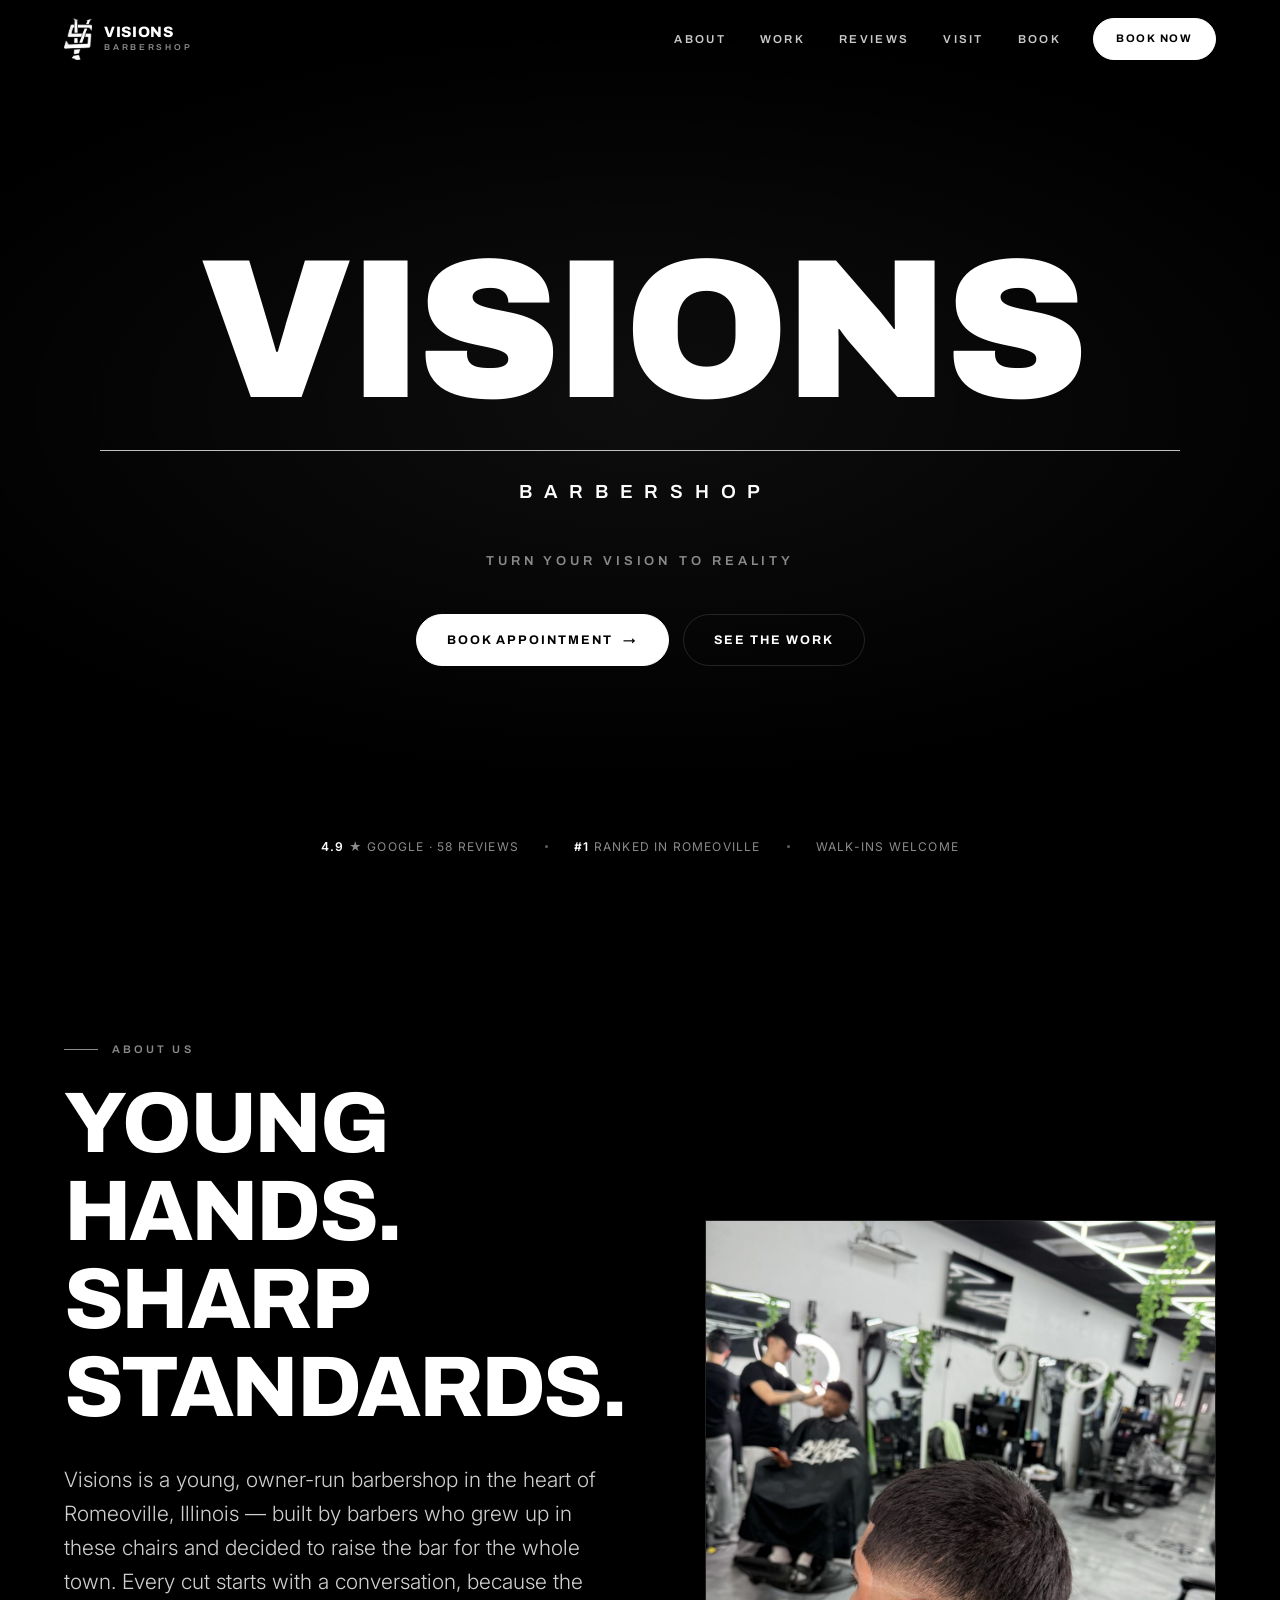
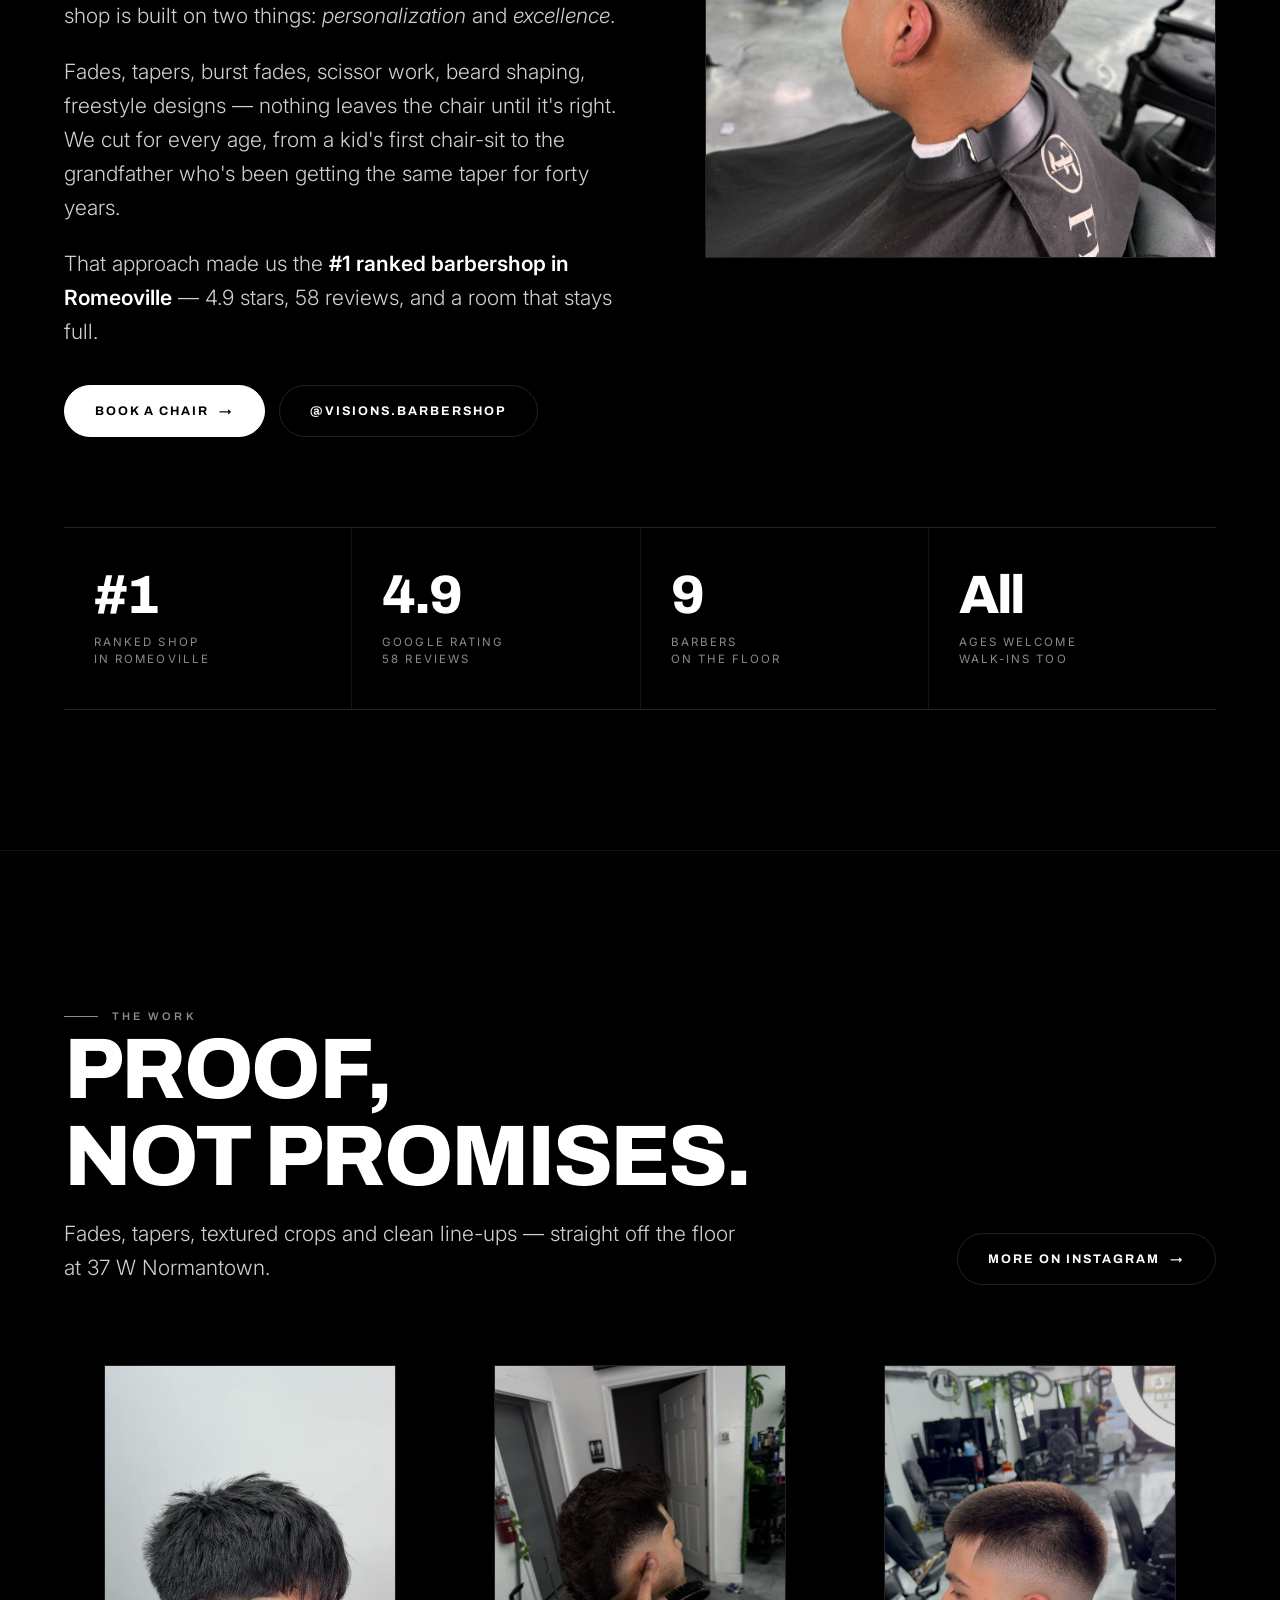
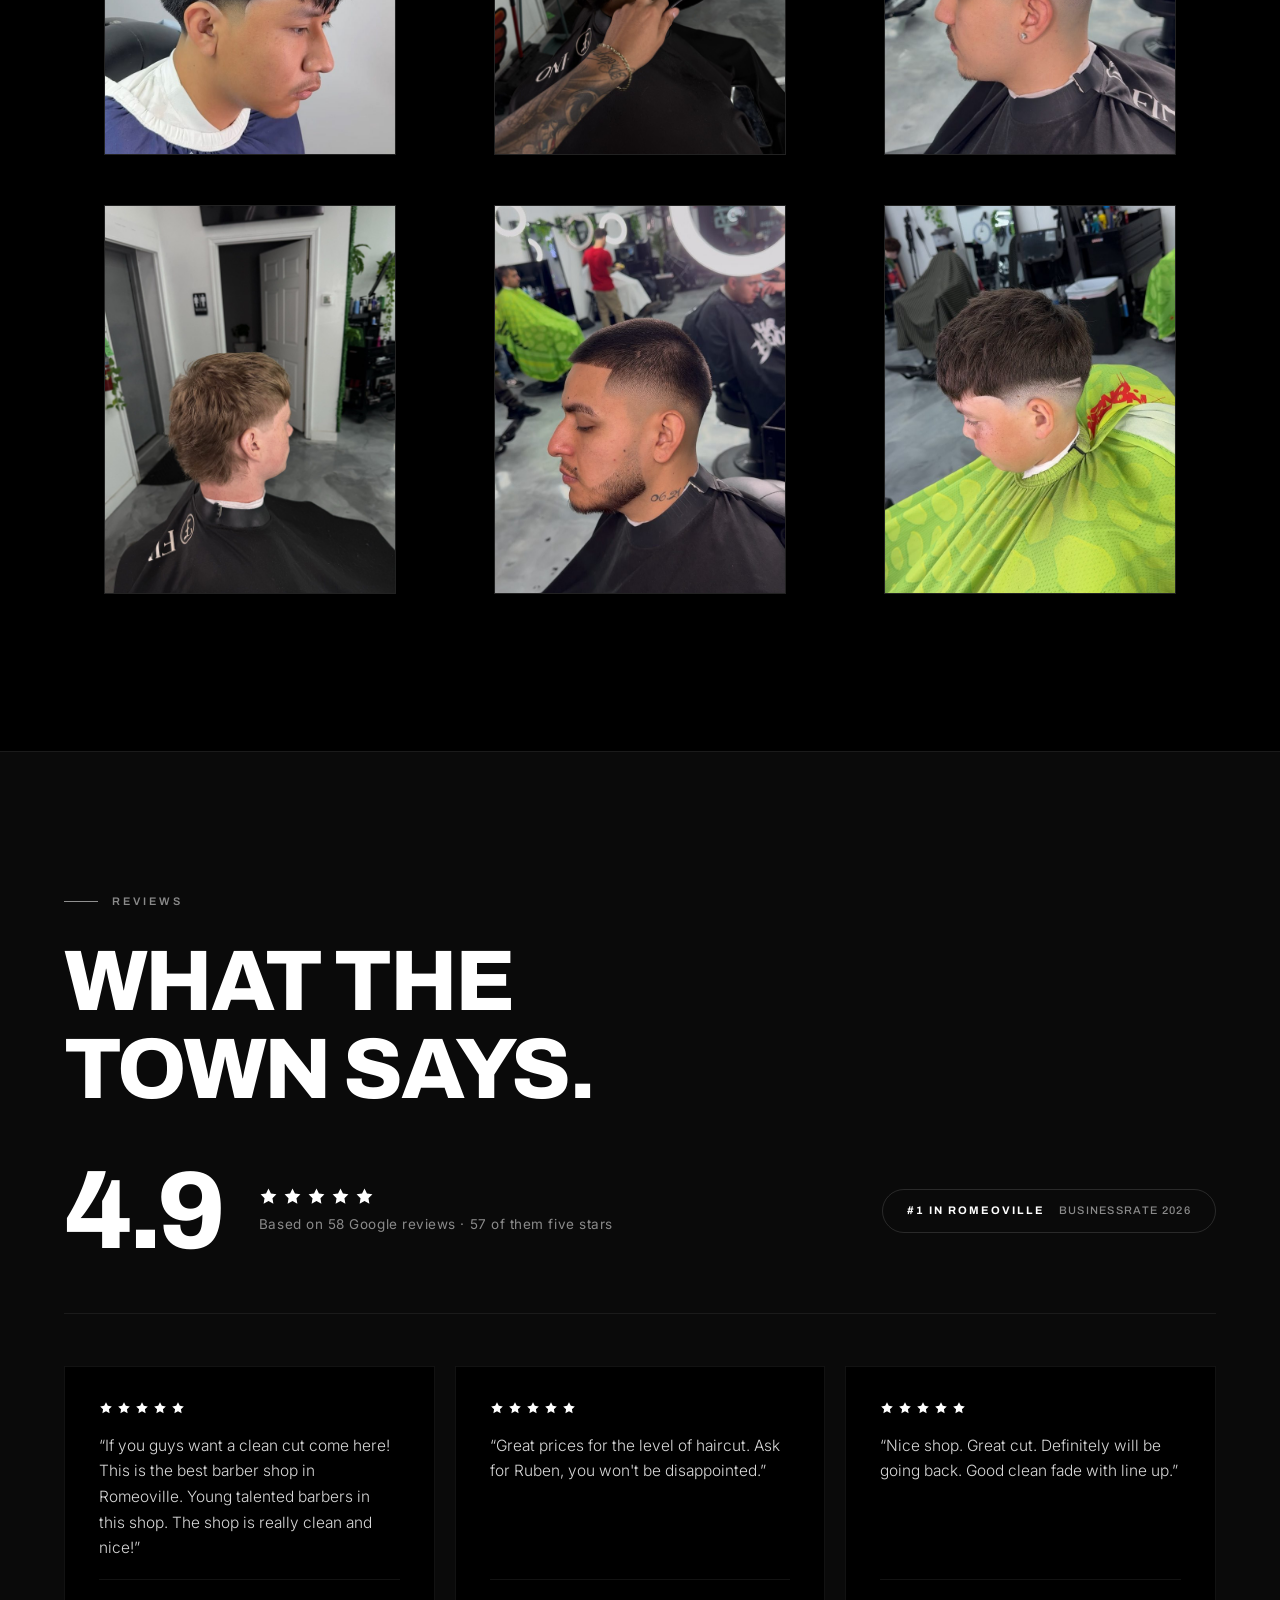
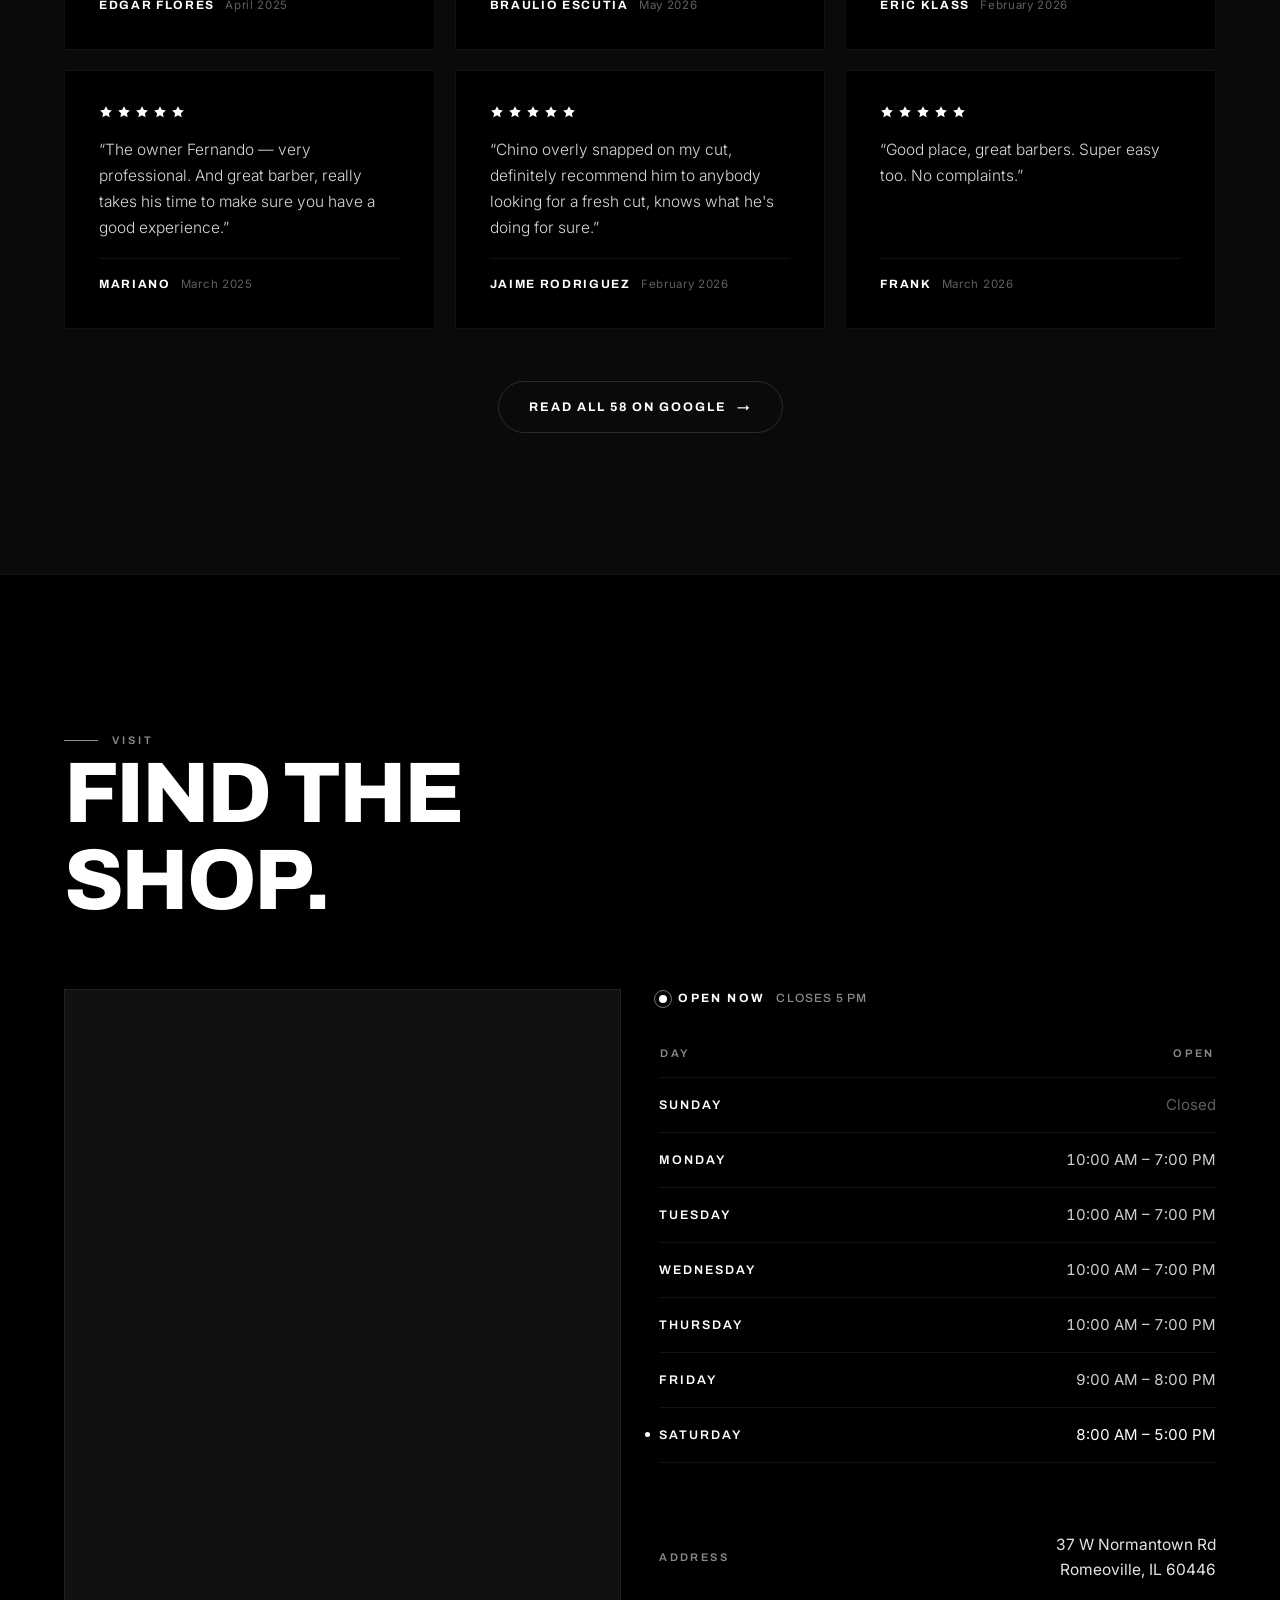
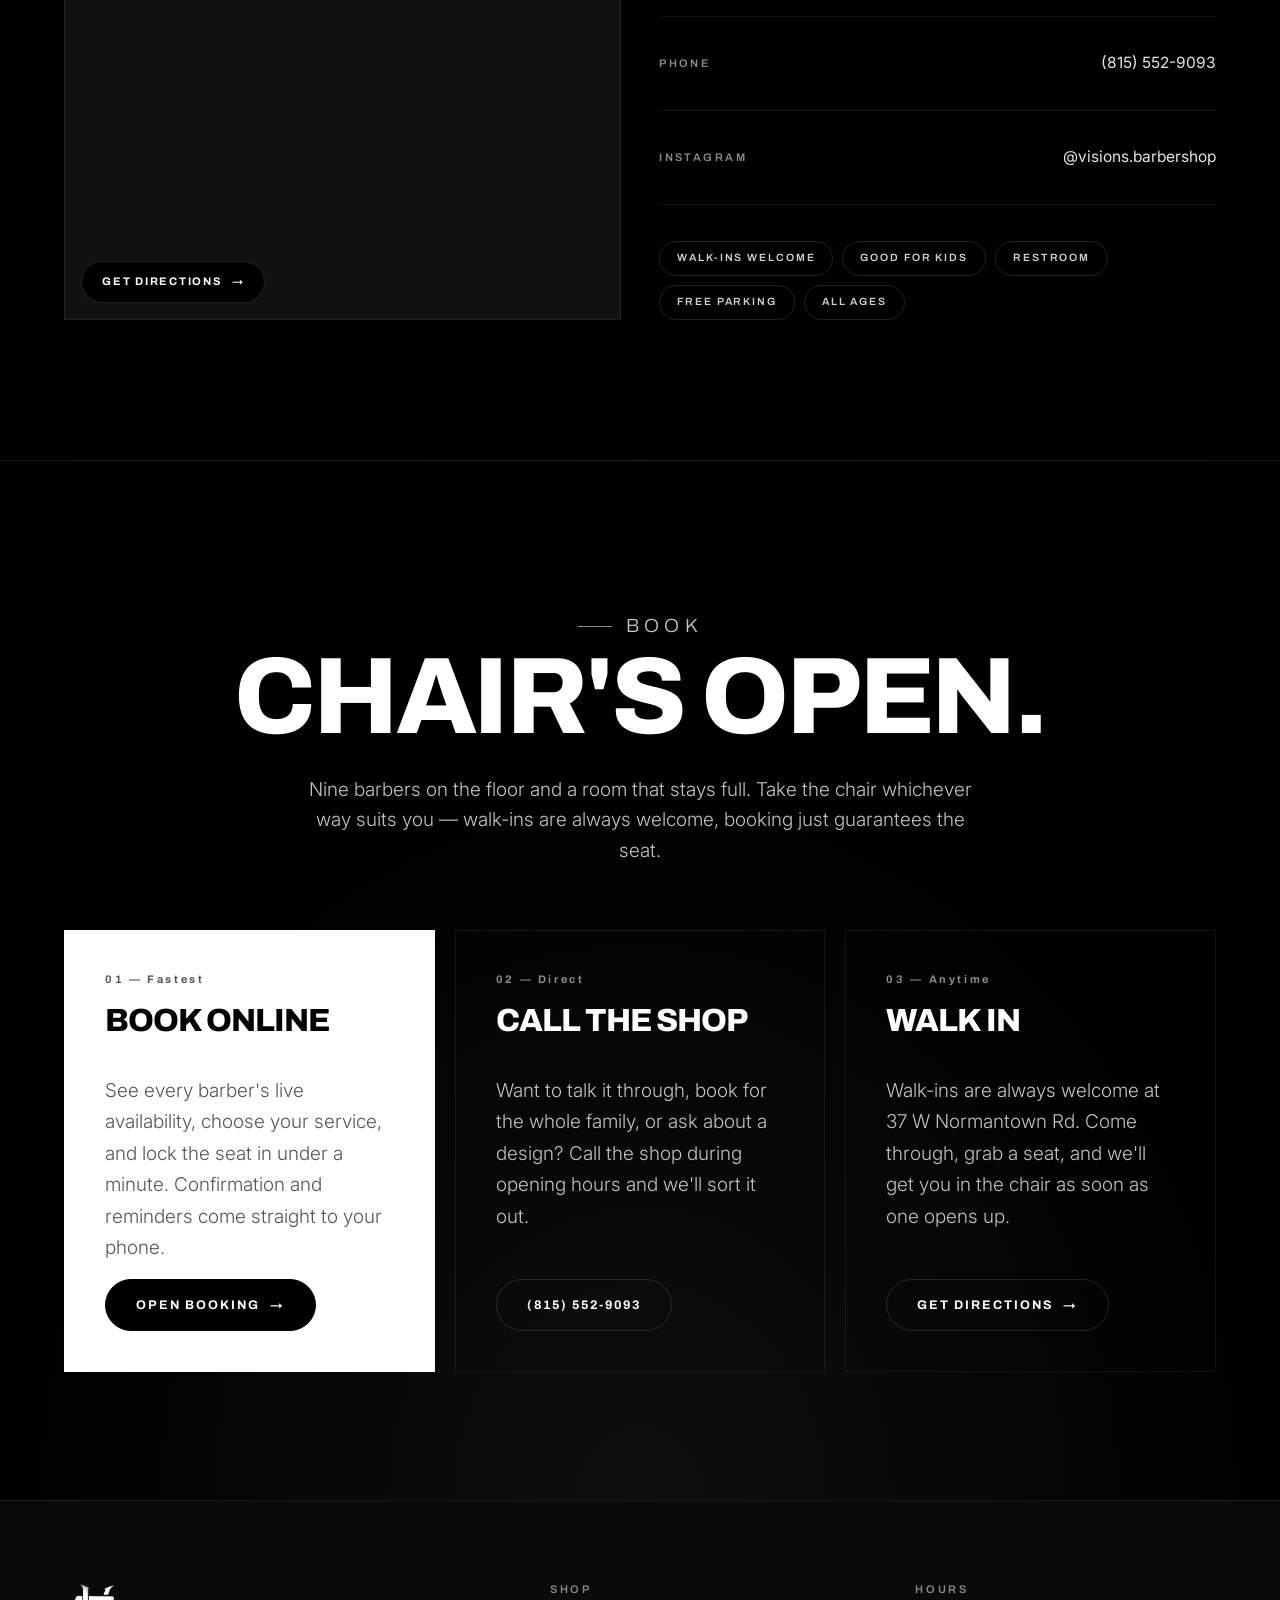
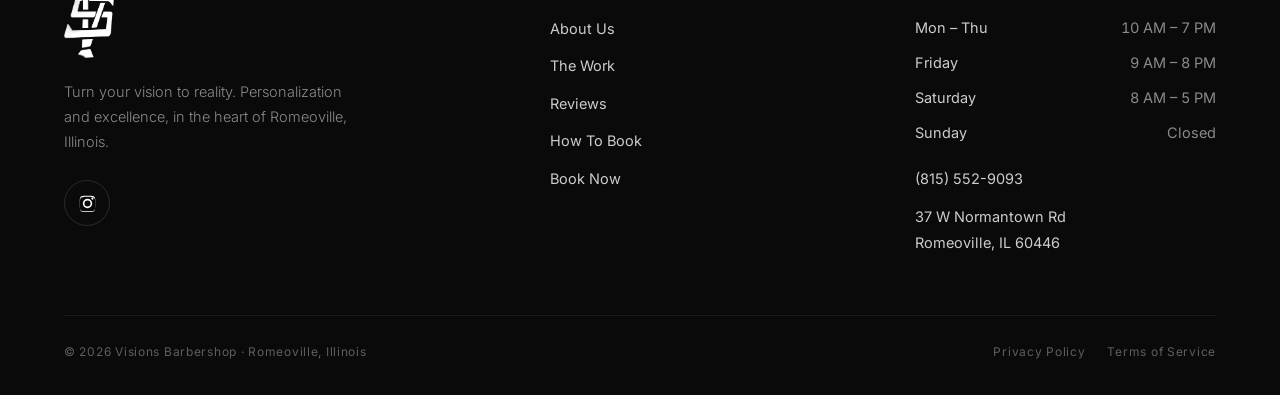
==== index.html @ 7ee5c26a "Add files via upload" ====
<!DOCTYPE html>
<html lang="en">
<head>
<meta charset="utf-8">
<meta name="viewport" content="width=device-width, initial-scale=1">
<title>Visions Barbershop — Romeoville, IL | Turn Your Vision To Reality</title>
<meta name="description" content="The #1 ranked barbershop in Romeoville, Illinois. Precision fades, tapers, beard work and designs for all ages. 4.9 stars across 58 Google reviews. Walk-ins welcome. 37 W Normantown Rd.">
<meta name="theme-color" content="#000000">
<link rel="canonical" href="https://visionsbarbershop.online/">

<!-- Icon: the VS 2025 mark -->
<link rel="icon" href="assets/img/logo-vs.png" type="image/png">
<link rel="apple-touch-icon" href="assets/img/logo-vs.png">

<meta property="og:type" content="business.business">
<meta property="og:title" content="Visions Barbershop — Romeoville, IL">
<meta property="og:description" content="Turn your vision to reality. The #1 ranked barbershop in Romeoville. Walk-ins welcome.">
<meta property="og:url" content="https://visionsbarbershop.online/">
<meta property="og:image" content="https://visionsbarbershop.online/assets/img/storefront.jpg">
<meta property="og:site_name" content="Visions Barbershop">
<meta name="twitter:card" content="summary_large_image">

<link rel="preconnect" href="https://fonts.googleapis.com">
<link rel="preconnect" href="https://fonts.gstatic.com" crossorigin>
<link href="https://fonts.googleapis.com/css2?family=Archivo:wght@400;500;600;700;800;900&family=Inter:wght@300;400;500;600&display=swap" rel="stylesheet">
<link rel="stylesheet" href="assets/css/styles.css">

<script type="application/ld+json">
{
  "@context":"https://schema.org",
  "@type":"HairSalon",
  "name":"Visions Barbershop",
  "url":"https://visionsbarbershop.online/",
  "image":"https://visionsbarbershop.online/assets/img/storefront.jpg",
  "description":"Young, owner-operated barbershop in Romeoville, Illinois specializing in personalization and excellence. Haircuts for all ages.",
  "address":{
    "@type":"PostalAddress",
    "streetAddress":"37 W Normantown Rd",
    "addressLocality":"Romeoville",
    "addressRegion":"IL",
    "postalCode":"60446",
    "addressCountry":"US"
  },
  "telephone":"+1-815-552-9093",
  "sameAs":["https://www.instagram.com/visions.barbershop/"],
  "aggregateRating":{"@type":"AggregateRating","ratingValue":"4.9","reviewCount":"58"},
  "openingHoursSpecification":[
    {"@type":"OpeningHoursSpecification","dayOfWeek":["Monday","Tuesday","Wednesday","Thursday"],"opens":"10:00","closes":"19:00"},
    {"@type":"OpeningHoursSpecification","dayOfWeek":"Friday","opens":"09:00","closes":"20:00"},
    {"@type":"OpeningHoursSpecification","dayOfWeek":"Saturday","opens":"08:00","closes":"17:00"}
  ]
}
</script>
</head>

<body class="is-loading">

<!-- ====================== HEADER ====================== -->
<header class="header">
  <div class="wrap nav">
    <a class="brand" href="index.html" aria-label="Visions Barbershop — home">
      <img class="brand__mark" src="assets/img/logo-mark.png" alt=""
           onerror="this.onerror=null;this.src='assets/img/logo-vs.svg';">
      <span class="brand__text">
        <span class="brand__name">Visions</span>
        <span class="brand__sub">Barbershop</span>
      </span>
    </a>

    <nav class="nav__links" aria-label="Primary">
      <a class="nav__link" href="#about">About</a>
      <a class="nav__link" href="#work">Work</a>
      <a class="nav__link" href="#reviews">Reviews</a>
      <a class="nav__link" href="#visit">Visit</a>
      <a class="nav__link" href="#book">Book</a>
    </nav>

    <a class="btn btn--solid btn--sm nav__cta" href="#book">Book Now</a>

    <button class="burger" aria-label="Menu" aria-expanded="false" aria-controls="menu"><span></span></button>
  </div>
</header>

<!-- ====================== MOBILE MENU ====================== -->
<div class="menu" id="menu" aria-hidden="true">
  <ul class="menu__list">
    <li><a href="#about">About</a></li>
    <li><a href="#work">The Work</a></li>
    <li><a href="#reviews">Reviews</a></li>
    <li><a href="#visit">Visit</a></li>
    <li><a href="#book">Book</a></li>
  </ul>
  <div class="menu__foot">
    <a data-link="PHONE_TEL" href="tel:+18155529093">(815) 552-9093</a>
    <span>37 W Normantown Rd, Romeoville</span>
    <a data-link="INSTAGRAM_URL" href="https://www.instagram.com/visions.barbershop/">@visions.barbershop</a>
  </div>
</div>

<main>

<!-- ====================== HERO ====================== -->
<section class="hero">
  <div class="hero__inner">
    <div class="wordmark">
      <div class="wordmark__main" data-word="VISIONS">VISIONS</div>
      <div class="wordmark__rule"></div>
      <div class="wordmark__sub">Barbershop</div>
    </div>

    <p class="hero__tag">Turn Your Vision To Reality</p>

    <div class="hero__actions">
      <a class="btn btn--solid" href="#book">Book Appointment <span class="arrow">&rarr;</span></a>
      <a class="btn btn--ghost" href="#work">See The Work</a>
    </div>
  </div>

  <div class="scrollcue" aria-hidden="true"></div>

  <div class="hero__trust">
    <span><strong>4.9</strong> &#9733; Google &middot; 58 reviews</span>
    <span class="dot" aria-hidden="true"></span>
    <span><strong>#1</strong> Ranked in Romeoville</span>
    <span class="dot" aria-hidden="true"></span>
    <span>Walk-Ins Welcome</span>
  </div>
</section>

<!-- ====================== ABOUT ====================== -->
<section class="section" id="about">
  <div class="wrap">
    <div class="about__grid">
      <div class="about__body reveal">
        <p class="eyebrow">About Us</p>
        <h2 class="h-section">Young hands.<br>Sharp standards.</h2>
        <p class="lede" style="margin-top:32px">
          Visions is a young, owner-run barbershop in the heart of Romeoville, Illinois &mdash;
          built by barbers who grew up in these chairs and decided to raise the bar for the
          whole town. Every cut starts with a conversation, because the shop is built on two
          things: <em>personalization</em> and <em>excellence</em>.
        </p>
        <p class="lede">
          Fades, tapers, burst fades, scissor work, beard shaping, freestyle designs &mdash;
          nothing leaves the chair until it's right. We cut for every age, from a kid's first
          chair-sit to the grandfather who's been getting the same taper for forty years.
        </p>
        <p class="lede">
          That approach made us the <strong style="color:#fff;font-weight:600">#1 ranked barbershop
          in Romeoville</strong> &mdash; 4.9 stars, 58 reviews, and a room that stays full.
        </p>
        <div style="margin-top:36px;display:flex;gap:14px;flex-wrap:wrap">
          <a class="btn btn--solid" href="#book">Book A Chair <span class="arrow">&rarr;</span></a>
          <a class="btn btn--ghost" data-link="INSTAGRAM_URL" href="https://www.instagram.com/visions.barbershop/">@visions.barbershop</a>
        </div>
      </div>

      <figure class="about__media reveal" data-d="2" style="margin:0">
        <img src="assets/img/shop-interior.jpg" alt="Inside Visions Barbershop in Romeoville, Illinois" loading="lazy">
      </figure>
    </div>

    <div class="stats reveal">
      <div class="stat"><div class="stat__num">#1</div><div class="stat__label">Ranked shop<br>in Romeoville</div></div>
      <div class="stat"><div class="stat__num">4.9</div><div class="stat__label">Google rating<br>58 reviews</div></div>
      <div class="stat"><div class="stat__num">9</div><div class="stat__label">Barbers<br>on the floor</div></div>
      <div class="stat"><div class="stat__num">All</div><div class="stat__label">Ages welcome<br>walk-ins too</div></div>
    </div>
  </div>
</section>

<!-- ====================== WORK ====================== -->
<section class="section" id="work">
  <div class="wrap">
    <div class="sec-head reveal">
      <div>
        <p class="eyebrow">The Work</p>
        <h2 class="h-section">Proof,<br>not promises.</h2>
        <p class="lede">Fades, tapers, textured crops and clean line-ups &mdash; straight off the floor at 37 W Normantown.</p>
      </div>
      <a class="btn btn--ghost" data-link="INSTAGRAM_URL" href="https://www.instagram.com/visions.barbershop/">More On Instagram <span class="arrow">&rarr;</span></a>
    </div>

    <div class="gallery reveal" data-d="1">
      <figure class="shot" data-caption="Textured Crop &middot; Low Taper">
        <img src="assets/img/cut-01.jpg" alt="Textured crop with a low taper fade" loading="lazy">
      </figure>
      <figure class="shot" data-caption="Taper &middot; Natural Texture">
        <img src="assets/img/cut-02.jpg" alt="Taper fade with natural texture left on top" loading="lazy">
      </figure>
      <figure class="shot" data-caption="Mid Fade &middot; Shear Work">
        <img src="assets/img/cut-03.jpg" alt="Mid fade with scissor work on top" loading="lazy">
      </figure>
      <figure class="shot" data-caption="Blowout &middot; Taper">
        <img src="assets/img/cut-04.jpg" alt="Blowout taper with texture through the back" loading="lazy">
      </figure>
      <figure class="shot" data-caption="Mid Fade &middot; Beard Blend">
        <img src="assets/img/cut-05.jpg" alt="Mid fade with a beard blend and line-up" loading="lazy">
      </figure>
      <figure class="shot" data-caption="Kids Cut &middot; Clean Taper">
        <img src="assets/img/cut-06.jpg" alt="Kids textured crop with a clean taper" loading="lazy">
      </figure>
    </div>
  </div>
</section>

<!-- ====================== REVIEWS ====================== -->
<section class="section reviews" id="reviews">
  <div class="wrap">
    <p class="eyebrow reveal">Reviews</p>
    <h2 class="h-section reveal" style="margin-bottom:48px">What the<br>town says.</h2>

    <div class="rating reveal">
      <div class="rating__score">4.9</div>
      <div class="rating__meta">
        <div class="stars" role="img" aria-label="4.9 out of 5 stars">
          <svg viewBox="0 0 24 24"><path d="M12 2l3.09 6.26L22 9.27l-5 4.87 1.18 6.88L12 17.77l-6.18 3.25L7 14.14 2 9.27l6.91-1.01L12 2z"/></svg>
          <svg viewBox="0 0 24 24"><path d="M12 2l3.09 6.26L22 9.27l-5 4.87 1.18 6.88L12 17.77l-6.18 3.25L7 14.14 2 9.27l6.91-1.01L12 2z"/></svg>
          <svg viewBox="0 0 24 24"><path d="M12 2l3.09 6.26L22 9.27l-5 4.87 1.18 6.88L12 17.77l-6.18 3.25L7 14.14 2 9.27l6.91-1.01L12 2z"/></svg>
          <svg viewBox="0 0 24 24"><path d="M12 2l3.09 6.26L22 9.27l-5 4.87 1.18 6.88L12 17.77l-6.18 3.25L7 14.14 2 9.27l6.91-1.01L12 2z"/></svg>
          <svg viewBox="0 0 24 24"><path d="M12 2l3.09 6.26L22 9.27l-5 4.87 1.18 6.88L12 17.77l-6.18 3.25L7 14.14 2 9.27l6.91-1.01L12 2z"/></svg>
        </div>
        <div class="rating__count">Based on 58 Google reviews &middot; 57 of them five stars</div>
      </div>
      <div class="rating__badge">#1 in Romeoville <span>BusinessRate 2026</span></div>
    </div>

    <div class="review-grid">
      <article class="review reveal">
        <div class="review__stars" aria-label="5 stars">
          <svg viewBox="0 0 24 24"><path d="M12 2l3.09 6.26L22 9.27l-5 4.87 1.18 6.88L12 17.77l-6.18 3.25L7 14.14 2 9.27l6.91-1.01L12 2z"/></svg><svg viewBox="0 0 24 24"><path d="M12 2l3.09 6.26L22 9.27l-5 4.87 1.18 6.88L12 17.77l-6.18 3.25L7 14.14 2 9.27l6.91-1.01L12 2z"/></svg><svg viewBox="0 0 24 24"><path d="M12 2l3.09 6.26L22 9.27l-5 4.87 1.18 6.88L12 17.77l-6.18 3.25L7 14.14 2 9.27l6.91-1.01L12 2z"/></svg><svg viewBox="0 0 24 24"><path d="M12 2l3.09 6.26L22 9.27l-5 4.87 1.18 6.88L12 17.77l-6.18 3.25L7 14.14 2 9.27l6.91-1.01L12 2z"/></svg><svg viewBox="0 0 24 24"><path d="M12 2l3.09 6.26L22 9.27l-5 4.87 1.18 6.88L12 17.77l-6.18 3.25L7 14.14 2 9.27l6.91-1.01L12 2z"/></svg>
        </div>
        <p class="review__text">&ldquo;If you guys want a clean cut come here! This is the best barber shop in Romeoville. Young talented barbers in this shop. The shop is really clean and nice!&rdquo;</p>
        <div class="review__by"><span class="review__name">Edgar Flores</span><span class="review__date">April 2025</span></div>
      </article>
      <article class="review reveal" data-d="1">
        <div class="review__stars" aria-label="5 stars">
          <svg viewBox="0 0 24 24"><path d="M12 2l3.09 6.26L22 9.27l-5 4.87 1.18 6.88L12 17.77l-6.18 3.25L7 14.14 2 9.27l6.91-1.01L12 2z"/></svg><svg viewBox="0 0 24 24"><path d="M12 2l3.09 6.26L22 9.27l-5 4.87 1.18 6.88L12 17.77l-6.18 3.25L7 14.14 2 9.27l6.91-1.01L12 2z"/></svg><svg viewBox="0 0 24 24"><path d="M12 2l3.09 6.26L22 9.27l-5 4.87 1.18 6.88L12 17.77l-6.18 3.25L7 14.14 2 9.27l6.91-1.01L12 2z"/></svg><svg viewBox="0 0 24 24"><path d="M12 2l3.09 6.26L22 9.27l-5 4.87 1.18 6.88L12 17.77l-6.18 3.25L7 14.14 2 9.27l6.91-1.01L12 2z"/></svg><svg viewBox="0 0 24 24"><path d="M12 2l3.09 6.26L22 9.27l-5 4.87 1.18 6.88L12 17.77l-6.18 3.25L7 14.14 2 9.27l6.91-1.01L12 2z"/></svg>
        </div>
        <p class="review__text">&ldquo;Great prices for the level of haircut. Ask for Ruben, you won't be disappointed.&rdquo;</p>
        <div class="review__by"><span class="review__name">Braulio Escutia</span><span class="review__date">May 2026</span></div>
      </article>
      <article class="review reveal" data-d="2">
        <div class="review__stars" aria-label="5 stars">
          <svg viewBox="0 0 24 24"><path d="M12 2l3.09 6.26L22 9.27l-5 4.87 1.18 6.88L12 17.77l-6.18 3.25L7 14.14 2 9.27l6.91-1.01L12 2z"/></svg><svg viewBox="0 0 24 24"><path d="M12 2l3.09 6.26L22 9.27l-5 4.87 1.18 6.88L12 17.77l-6.18 3.25L7 14.14 2 9.27l6.91-1.01L12 2z"/></svg><svg viewBox="0 0 24 24"><path d="M12 2l3.09 6.26L22 9.27l-5 4.87 1.18 6.88L12 17.77l-6.18 3.25L7 14.14 2 9.27l6.91-1.01L12 2z"/></svg><svg viewBox="0 0 24 24"><path d="M12 2l3.09 6.26L22 9.27l-5 4.87 1.18 6.88L12 17.77l-6.18 3.25L7 14.14 2 9.27l6.91-1.01L12 2z"/></svg><svg viewBox="0 0 24 24"><path d="M12 2l3.09 6.26L22 9.27l-5 4.87 1.18 6.88L12 17.77l-6.18 3.25L7 14.14 2 9.27l6.91-1.01L12 2z"/></svg>
        </div>
        <p class="review__text">&ldquo;Nice shop. Great cut. Definitely will be going back. Good clean fade with line up.&rdquo;</p>
        <div class="review__by"><span class="review__name">Eric Klass</span><span class="review__date">February 2026</span></div>
      </article>
      <article class="review reveal">
        <div class="review__stars" aria-label="5 stars">
          <svg viewBox="0 0 24 24"><path d="M12 2l3.09 6.26L22 9.27l-5 4.87 1.18 6.88L12 17.77l-6.18 3.25L7 14.14 2 9.27l6.91-1.01L12 2z"/></svg><svg viewBox="0 0 24 24"><path d="M12 2l3.09 6.26L22 9.27l-5 4.87 1.18 6.88L12 17.77l-6.18 3.25L7 14.14 2 9.27l6.91-1.01L12 2z"/></svg><svg viewBox="0 0 24 24"><path d="M12 2l3.09 6.26L22 9.27l-5 4.87 1.18 6.88L12 17.77l-6.18 3.25L7 14.14 2 9.27l6.91-1.01L12 2z"/></svg><svg viewBox="0 0 24 24"><path d="M12 2l3.09 6.26L22 9.27l-5 4.87 1.18 6.88L12 17.77l-6.18 3.25L7 14.14 2 9.27l6.91-1.01L12 2z"/></svg><svg viewBox="0 0 24 24"><path d="M12 2l3.09 6.26L22 9.27l-5 4.87 1.18 6.88L12 17.77l-6.18 3.25L7 14.14 2 9.27l6.91-1.01L12 2z"/></svg>
        </div>
        <p class="review__text">&ldquo;The owner Fernando &mdash; very professional. And great barber, really takes his time to make sure you have a good experience.&rdquo;</p>
        <div class="review__by"><span class="review__name">Mariano</span><span class="review__date">March 2025</span></div>
      </article>
      <article class="review reveal" data-d="1">
        <div class="review__stars" aria-label="5 stars">
          <svg viewBox="0 0 24 24"><path d="M12 2l3.09 6.26L22 9.27l-5 4.87 1.18 6.88L12 17.77l-6.18 3.25L7 14.14 2 9.27l6.91-1.01L12 2z"/></svg><svg viewBox="0 0 24 24"><path d="M12 2l3.09 6.26L22 9.27l-5 4.87 1.18 6.88L12 17.77l-6.18 3.25L7 14.14 2 9.27l6.91-1.01L12 2z"/></svg><svg viewBox="0 0 24 24"><path d="M12 2l3.09 6.26L22 9.27l-5 4.87 1.18 6.88L12 17.77l-6.18 3.25L7 14.14 2 9.27l6.91-1.01L12 2z"/></svg><svg viewBox="0 0 24 24"><path d="M12 2l3.09 6.26L22 9.27l-5 4.87 1.18 6.88L12 17.77l-6.18 3.25L7 14.14 2 9.27l6.91-1.01L12 2z"/></svg><svg viewBox="0 0 24 24"><path d="M12 2l3.09 6.26L22 9.27l-5 4.87 1.18 6.88L12 17.77l-6.18 3.25L7 14.14 2 9.27l6.91-1.01L12 2z"/></svg>
        </div>
        <p class="review__text">&ldquo;Chino overly snapped on my cut, definitely recommend him to anybody looking for a fresh cut, knows what he's doing for sure.&rdquo;</p>
        <div class="review__by"><span class="review__name">Jaime Rodriguez</span><span class="review__date">February 2026</span></div>
      </article>
      <article class="review reveal" data-d="2">
        <div class="review__stars" aria-label="5 stars">
          <svg viewBox="0 0 24 24"><path d="M12 2l3.09 6.26L22 9.27l-5 4.87 1.18 6.88L12 17.77l-6.18 3.25L7 14.14 2 9.27l6.91-1.01L12 2z"/></svg><svg viewBox="0 0 24 24"><path d="M12 2l3.09 6.26L22 9.27l-5 4.87 1.18 6.88L12 17.77l-6.18 3.25L7 14.14 2 9.27l6.91-1.01L12 2z"/></svg><svg viewBox="0 0 24 24"><path d="M12 2l3.09 6.26L22 9.27l-5 4.87 1.18 6.88L12 17.77l-6.18 3.25L7 14.14 2 9.27l6.91-1.01L12 2z"/></svg><svg viewBox="0 0 24 24"><path d="M12 2l3.09 6.26L22 9.27l-5 4.87 1.18 6.88L12 17.77l-6.18 3.25L7 14.14 2 9.27l6.91-1.01L12 2z"/></svg><svg viewBox="0 0 24 24"><path d="M12 2l3.09 6.26L22 9.27l-5 4.87 1.18 6.88L12 17.77l-6.18 3.25L7 14.14 2 9.27l6.91-1.01L12 2z"/></svg>
        </div>
        <p class="review__text">&ldquo;Good place, great barbers. Super easy too. No complaints.&rdquo;</p>
        <div class="review__by"><span class="review__name">Frank</span><span class="review__date">March 2026</span></div>
      </article>
    </div>

    <div class="reviews__cta reveal">
      <a class="btn btn--ghost" data-link="GOOGLE_URL" href="https://www.google.com/search?q=visions+barbershop+romeoville">Read All 58 On Google <span class="arrow">&rarr;</span></a>
    </div>
  </div>
</section>

<!-- ====================== VISIT ====================== -->
<section class="section" id="visit">
  <div class="wrap">
    <div class="sec-head reveal">
      <div>
        <p class="eyebrow">Visit</p>
        <h2 class="h-section">Find the<br>shop.</h2>
      </div>
    </div>

    <div class="visit__grid">
      <div class="map reveal">
        <iframe
          title="Map to Visions Barbershop, 37 W Normantown Rd, Romeoville, IL"
          src="https://www.google.com/maps?q=37%20W%20Normantown%20Rd%2C%20Romeoville%2C%20IL%2060446&z=15&output=embed"
          loading="lazy"
          referrerpolicy="no-referrer-when-downgrade"
          allowfullscreen></iframe>
        <a class="map__pill" data-link="DIRECTIONS_URL" href="https://www.google.com/maps/dir/?api=1&destination=Visions+Barbershop%2C+37+W+Normantown+Rd%2C+Romeoville%2C+IL+60446">Get Directions <span class="arrow">&rarr;</span></a>
      </div>

      <div class="info reveal" data-d="1">
        <div class="status">
          <span class="status__dot" aria-hidden="true"></span>
          <span class="status__label">Hours</span>
          <span class="status__next"></span>
        </div>

        <table class="hours">
          <thead><tr><th scope="col">Day</th><th scope="col" style="text-align:right">Open</th></tr></thead>
          <tbody>
            <tr class="closed"><td>Sunday</td><td>Closed</td></tr>
            <tr><td>Monday</td><td>10:00 AM &ndash; 7:00 PM</td></tr>
            <tr><td>Tuesday</td><td>10:00 AM &ndash; 7:00 PM</td></tr>
            <tr><td>Wednesday</td><td>10:00 AM &ndash; 7:00 PM</td></tr>
            <tr><td>Thursday</td><td>10:00 AM &ndash; 7:00 PM</td></tr>
            <tr><td>Friday</td><td>9:00 AM &ndash; 8:00 PM</td></tr>
            <tr><td>Saturday</td><td>8:00 AM &ndash; 5:00 PM</td></tr>
          </tbody>
        </table>

        <ul class="contact-list">
          <li><a data-link="DIRECTIONS_URL" href="https://www.google.com/maps/dir/?api=1&destination=Visions+Barbershop%2C+37+W+Normantown+Rd%2C+Romeoville%2C+IL+60446"><span class="k">Address</span><span class="v">37 W Normantown Rd<br>Romeoville, IL 60446</span></a></li>
          <li><a href="tel:+18155529093"><span class="k">Phone</span><span class="v">(815) 552-9093</span></a></li>
          <li><a data-link="INSTAGRAM_URL" href="https://www.instagram.com/visions.barbershop/"><span class="k">Instagram</span><span class="v">@visions.barbershop</span></a></li>
        </ul>

        <div class="amenities">
          <span class="chip">Walk-Ins Welcome</span>
          <span class="chip">Good For Kids</span>
          <span class="chip">Restroom</span>
          <span class="chip">Free Parking</span>
          <span class="chip">All Ages</span>
        </div>
      </div>
    </div>
  </div>
</section>

<!-- ====================== BOOK ====================== -->
<section class="section band" id="book">
  <div class="wrap">
    <p class="eyebrow reveal" style="justify-content:center">Book</p>
    <h2 class="reveal">Chair's open.</h2>
    <p class="reveal" data-d="1">Nine barbers on the floor and a room that stays full. Take the chair whichever way suits you &mdash; walk-ins are always welcome, booking just guarantees the seat.</p>

    <div class="book-options reveal" data-d="2" style="margin-top:clamp(40px,5vw,64px);text-align:left">
      <div class="opt opt--primary">
        <span class="opt__num">01 &mdash; Fastest</span>
        <h3>Book Online</h3>
        <p class="opt__desc">See every barber's live availability, choose your service, and lock the seat in under a minute. Confirmation and reminders come straight to your phone.</p>
        <a class="btn" data-book href="#">Open Booking <span class="arrow">&rarr;</span></a>
      </div>

      <div class="opt">
        <span class="opt__num">02 &mdash; Direct</span>
        <h3>Call The Shop</h3>
        <p class="opt__desc">Want to talk it through, book for the whole family, or ask about a design? Call the shop during opening hours and we'll sort it out.</p>
        <a class="btn btn--ghost" href="tel:+18155529093">(815) 552-9093</a>
      </div>

      <div class="opt">
        <span class="opt__num">03 &mdash; Anytime</span>
        <h3>Walk In</h3>
        <p class="opt__desc">Walk-ins are always welcome at 37 W Normantown Rd. Come through, grab a seat, and we'll get you in the chair as soon as one opens up.</p>
        <a class="btn btn--ghost" data-link="DIRECTIONS_URL" href="https://www.google.com/maps/dir/?api=1&destination=Visions+Barbershop%2C+37+W+Normantown+Rd%2C+Romeoville%2C+IL+60446">Get Directions <span class="arrow">&rarr;</span></a>
      </div>
    </div>

  </div>
</section>

</main>

<!-- ====================== FOOTER ====================== -->
<footer class="footer">
  <div class="wrap">
    <div class="footer__top">
      <div class="footer__brand">
        <img class="brand__mark" src="assets/img/logo-mark.png" alt="Visions Barbershop"
             onerror="this.onerror=null;this.src='assets/img/logo-vs.svg';">
        <p>Turn your vision to reality. Personalization and excellence, in the heart of Romeoville, Illinois.</p>
        <div class="socials">
          <a class="social" data-link="INSTAGRAM_URL" href="https://www.instagram.com/visions.barbershop/" aria-label="Visions Barbershop on Instagram">
            <svg viewBox="0 0 24 24" aria-hidden="true"><path d="M12 2.16c3.2 0 3.58.01 4.85.07 1.17.05 1.8.25 2.23.41.56.22.96.48 1.38.9.42.42.68.82.9 1.38.16.42.36 1.06.41 2.23.06 1.27.07 1.65.07 4.85s-.01 3.58-.07 4.85c-.05 1.17-.25 1.8-.41 2.23-.22.56-.48.96-.9 1.38-.42.42-.82.68-1.38.9-.42.16-1.06.36-2.23.41-1.27.06-1.65.07-4.85.07s-3.58-.01-4.85-.07c-1.17-.05-1.8-.25-2.23-.41-.56-.22-.96-.48-1.38-.9-.42-.42-.68-.82-.9-1.38-.16-.42-.36-1.06-.41-2.23C2.17 15.58 2.16 15.2 2.16 12s.01-3.58.07-4.85c.05-1.17.25-1.8.41-2.23.22-.56.48-.96.9-1.38.42-.42.82-.68 1.38-.9.42-.16 1.06-.36 2.23-.41C8.42 2.17 8.8 2.16 12 2.16zm0 1.44c-3.14 0-3.51.01-4.75.07-1.15.05-1.77.24-2.18.4-.55.22-.94.47-1.35.88-.41.41-.66.8-.88 1.35-.16.41-.35 1.03-.4 2.18-.06 1.24-.07 1.61-.07 4.75s.01 3.51.07 4.75c.05 1.15.24 1.77.4 2.18.22.55.47.94.88 1.35.41.41.8.66 1.35.88.41.16 1.03.35 2.18.4 1.24.06 1.61.07 4.75.07s3.51-.01 4.75-.07c1.15-.05 1.77-.24 2.18-.4.55-.22.94-.47 1.35-.88.41-.41.66-.8.88-1.35.16-.41.35-1.03.4-2.18.06-1.24.07-1.61.07-4.75s-.01-3.51-.07-4.75c-.05-1.15-.24-1.77-.4-2.18-.22-.55-.47-.94-.88-1.35-.41-.41-.8-.66-1.35-.88-.41-.16-1.03-.35-2.18-.4-1.24-.06-1.61-.07-4.75-.07zm0 2.45a5.95 5.95 0 110 11.9 5.95 5.95 0 010-11.9zm0 9.81a3.86 3.86 0 100-7.72 3.86 3.86 0 000 7.72zm7.58-10.05a1.39 1.39 0 11-2.78 0 1.39 1.39 0 012.78 0z"/></svg>
          </a>
        </div>
      </div>

      <div>
        <h4>Shop</h4>
        <ul>
          <li><a href="#about">About Us</a></li>
          <li><a href="#work">The Work</a></li>
          <li><a href="#reviews">Reviews</a></li>
          <li><a href="#book">How To Book</a></li>
          <li><a href="#book">Book Now</a></li>
        </ul>
      </div>

      <div>
        <h4>Hours</h4>
        <ul class="footer__hours">
          <li><span>Mon &ndash; Thu</span><span>10 AM &ndash; 7 PM</span></li>
          <li><span>Friday</span><span>9 AM &ndash; 8 PM</span></li>
          <li><span>Saturday</span><span>8 AM &ndash; 5 PM</span></li>
          <li><span>Sunday</span><span>Closed</span></li>
        </ul>
        <ul style="margin-top:22px">
          <li><a href="tel:+18155529093">(815) 552-9093</a></li>
          <li><a data-link="DIRECTIONS_URL" href="https://www.google.com/maps/dir/?api=1&destination=Visions+Barbershop%2C+37+W+Normantown+Rd%2C+Romeoville%2C+IL+60446">37 W Normantown Rd<br>Romeoville, IL 60446</a></li>
        </ul>
      </div>
    </div>

    <div class="footer__bottom">
      <span>&copy; <span data-year>2026</span> Visions Barbershop &middot; Romeoville, Illinois</span>
      <nav class="footer__legal" aria-label="Legal">
        <a href="privacy.html">Privacy Policy</a>
        <a href="terms.html">Terms of Service</a>
      </nav>
    </div>
  </div>
</footer>

<!-- Sticky mobile booking bar -->
<div class="stickybook">
  <a class="btn btn--ghost btn--sm" href="tel:+18155529093">Call</a>
  <a class="btn btn--solid btn--sm" href="#book">Book Now</a>
</div>

<script src="assets/js/config.js"></script>
<script src="assets/js/main.js"></script>
</body>
</html>
---- assets/css/styles.css ----
/* ==========================================================================
   VISIONS BARBERSHOP — Romeoville, IL
   Black & white. Nothing else.
   ========================================================================== */

:root{
  --black:#000;
  --panel:#0a0a0a;
  --panel-2:#111;
  --white:#fff;
  --muted:#8a8a8a;
  --muted-2:#5e5e5e;
  --line:rgba(255,255,255,.13);
  --line-soft:rgba(255,255,255,.07);

  --display:"Archivo","Helvetica Neue",Helvetica,Arial,sans-serif;
  --body:"Inter","Helvetica Neue",Helvetica,Arial,sans-serif;

  --pad:clamp(20px,5vw,80px);
  --maxw:1320px;

  --ease:cubic-bezier(.22,1,.36,1);
}

*,*::before,*::after{box-sizing:border-box}

html{
  scroll-behavior:smooth;
  -webkit-text-size-adjust:100%;
}

body{
  margin:0;
  background:var(--black);
  color:var(--white);
  font-family:var(--body);
  font-size:16px;
  line-height:1.6;
  -webkit-font-smoothing:antialiased;
  -moz-osx-font-smoothing:grayscale;
  overflow-x:hidden;
}

body.is-loading{overflow:hidden}

img{max-width:100%;display:block}
a{color:inherit;text-decoration:none}
button{font:inherit;color:inherit;background:none;border:0;cursor:pointer}

::selection{background:var(--white);color:var(--black)}

:focus-visible{
  outline:2px solid var(--white);
  outline-offset:3px;
}

/* ---------- Layout primitives ---------- */

.wrap{
  width:100%;
  max-width:var(--maxw);
  margin:0 auto;
  padding-inline:var(--pad);
}

.section{
  padding-block:clamp(72px,11vw,160px);
  position:relative;
}

.section + .section{border-top:1px solid var(--line-soft)}

.eyebrow{
  display:flex;
  align-items:center;
  gap:14px;
  font-family:var(--display);
  font-size:11px;
  font-weight:600;
  letter-spacing:.28em;
  text-transform:uppercase;
  color:var(--muted);
  margin:0 0 28px;
}
.eyebrow::before{
  content:"";
  width:34px;
  height:1px;
  background:var(--white);
  opacity:.55;
  flex:none;
}

h1,h2,h3,h4{
  font-family:var(--display);
  font-weight:800;
  letter-spacing:-.03em;
  line-height:1.02;
  margin:0;
  text-transform:uppercase;
}

.h-section{
  font-size:clamp(38px,7vw,86px);
}

.lede{
  font-size:clamp(17px,1.7vw,21px);
  line-height:1.62;
  color:#cfcfcf;
  max-width:62ch;
  font-weight:300;
}

.muted{color:var(--muted)}

/* ---------- Buttons ---------- */

.btn{
  display:inline-flex;
  align-items:center;
  justify-content:center;
  gap:10px;
  height:52px;
  padding:0 30px;
  border-radius:999px;
  font-family:var(--display);
  font-size:12.5px;
  font-weight:700;
  letter-spacing:.16em;
  text-transform:uppercase;
  white-space:nowrap;
  border:1px solid var(--white);
  transition:background .35s var(--ease),color .35s var(--ease),border-color .35s var(--ease),transform .35s var(--ease);
}
.btn--solid{background:var(--white);color:var(--black)}
.btn--solid:hover{background:transparent;color:var(--white)}
.btn--ghost{background:transparent;color:var(--white);border-color:var(--line)}
.btn--ghost:hover{border-color:var(--white);background:var(--white);color:var(--black)}
.btn:active{transform:scale(.975)}
.btn--sm{height:42px;padding:0 22px;font-size:11px}

.btn .arrow{transition:transform .35s var(--ease)}
.btn:hover .arrow{transform:translateX(4px)}

/* ---------- Header / nav ---------- */

.header{
  position:fixed;
  inset:0 0 auto 0;
  z-index:80;
  transition:background .4s var(--ease),border-color .4s var(--ease),backdrop-filter .4s var(--ease);
  border-bottom:1px solid transparent;
}
.header.is-stuck{
  background:rgba(0,0,0,.82);
  backdrop-filter:blur(14px) saturate(140%);
  -webkit-backdrop-filter:blur(14px) saturate(140%);
  border-bottom-color:var(--line-soft);
}
.header.is-hidden{transform:translateY(-100%)}
.header{transition:transform .45s var(--ease),background .4s var(--ease),border-color .4s var(--ease)}

.nav{
  display:flex;
  align-items:center;
  justify-content:space-between;
  gap:24px;
  height:78px;
}

/* Brand lockup — VS mark top-left */
.brand{
  display:flex;
  align-items:center;
  gap:12px;
  flex:none;
}
.brand__mark{
  height:42px;
  width:auto;
  object-fit:contain;
  flex:none;
}
.brand__text{
  display:flex;
  flex-direction:column;
  line-height:1;
}
.brand__name{
  font-family:var(--display);
  font-weight:800;
  font-size:15px;
  letter-spacing:.04em;
  text-transform:uppercase;
}
.brand__sub{
  font-family:var(--display);
  font-size:8.5px;
  font-weight:600;
  letter-spacing:.32em;
  text-transform:uppercase;
  color:var(--muted);
  margin-top:4px;
}

.nav__links{
  display:flex;
  align-items:center;
  gap:34px;
  margin-left:auto;
}
.nav__link{
  font-family:var(--display);
  font-size:11.5px;
  font-weight:600;
  letter-spacing:.2em;
  text-transform:uppercase;
  color:#c9c9c9;
  position:relative;
  padding-block:6px;
  transition:color .3s var(--ease);
}
.nav__link::after{
  content:"";
  position:absolute;
  left:0;right:0;bottom:0;
  height:1px;
  background:var(--white);
  transform:scaleX(0);
  transform-origin:left;
  transition:transform .4s var(--ease);
}
.nav__link:hover{color:var(--white)}
.nav__link:hover::after,.nav__link[aria-current="page"]::after{transform:scaleX(1)}
.nav__link[aria-current="page"]{color:var(--white)}

.nav__cta{margin-left:8px}

/* Burger */
.burger{
  display:none;
  width:44px;height:44px;
  align-items:center;justify-content:center;
  margin-left:auto;
}
.burger span{
  display:block;
  width:24px;height:1.5px;
  background:var(--white);
  position:relative;
  transition:background .3s var(--ease);
}
.burger span::before,.burger span::after{
  content:"";position:absolute;left:0;
  width:24px;height:1.5px;background:var(--white);
  transition:transform .4s var(--ease);
}
.burger span::before{top:-7px}
.burger span::after{top:7px}
body.menu-open .burger span{background:transparent}
body.menu-open .burger span::before{transform:translateY(7px) rotate(45deg)}
body.menu-open .burger span::after{transform:translateY(-7px) rotate(-45deg)}

/* Mobile overlay menu */
.menu{
  position:fixed;
  inset:0;
  z-index:70;
  background:var(--black);
  display:flex;
  flex-direction:column;
  justify-content:center;
  padding:96px var(--pad) 40px;
  opacity:0;
  visibility:hidden;
  transition:opacity .45s var(--ease),visibility .45s;
}
body.menu-open .menu{opacity:1;visibility:visible}
.menu__list{list-style:none;margin:0;padding:0}
.menu__list li{overflow:hidden}
.menu__list a{
  display:block;
  font-family:var(--display);
  font-weight:800;
  font-size:clamp(34px,10vw,58px);
  letter-spacing:-.03em;
  text-transform:uppercase;
  padding-block:10px;
  transform:translateY(110%);
  transition:transform .6s var(--ease);
}
body.menu-open .menu__list a{transform:translateY(0)}
body.menu-open .menu__list li:nth-child(1) a{transition-delay:.08s}
body.menu-open .menu__list li:nth-child(2) a{transition-delay:.14s}
body.menu-open .menu__list li:nth-child(3) a{transition-delay:.2s}
body.menu-open .menu__list li:nth-child(4) a{transition-delay:.26s}
body.menu-open .menu__list li:nth-child(5) a{transition-delay:.32s}
.menu__foot{
  margin-top:auto;
  padding-top:36px;
  border-top:1px solid var(--line-soft);
  display:flex;
  flex-wrap:wrap;
  gap:16px 28px;
  align-items:center;
  font-size:13px;
  color:var(--muted);
}

/* ==========================================================================
   HERO — the load-in
   ========================================================================== */

.hero{
  position:relative;
  min-height:100svh;
  display:flex;
  flex-direction:column;
  justify-content:center;
  align-items:center;
  text-align:center;
  padding:120px var(--pad) 108px;
  background:var(--black);
  overflow:hidden;
}

/* faint vignette + grain so pure black isn't flat */
.hero::after{
  content:"";
  position:absolute;inset:0;
  background:radial-gradient(ellipse 90% 60% at 50% 45%,rgba(255,255,255,.055),transparent 70%);
  pointer-events:none;
}
.hero__inner{position:relative;z-index:2;width:100%;max-width:1280px}

/* The wordmark */
.wordmark{
  display:block;
  margin:0 auto;
}
.wordmark__main{
  display:flex;
  justify-content:center;
  gap:.012em;
  font-family:var(--display);
  font-weight:900;
  font-size:clamp(58px,15.5vw,232px);
  line-height:.86;
  letter-spacing:-.035em;
  text-transform:uppercase;
}
.wordmark__main .ch{
  display:inline-block;
  transform:translateY(105%) rotate(4deg);
  opacity:0;
}
.wordmark__rule{
  height:1px;
  background:var(--white);
  margin:clamp(18px,2.6vw,34px) auto clamp(16px,2vw,26px);
  width:min(100%,1080px);
  transform:scaleX(0);
  transform-origin:center;
  opacity:.75;
}
.wordmark__sub{
  font-family:var(--display);
  font-weight:600;
  font-size:clamp(10px,1.5vw,19px);
  letter-spacing:clamp(.3em,1.1vw,.62em);
  text-transform:uppercase;
  text-indent:clamp(.3em,1.1vw,.62em);
  color:var(--white);
  opacity:0;
}

.hero__tag{
  margin:clamp(26px,4vw,44px) 0 0;
  font-family:var(--display);
  font-size:clamp(11px,1.3vw,13px);
  font-weight:600;
  letter-spacing:.3em;
  text-transform:uppercase;
  color:var(--muted);
  opacity:0;
}

.hero__actions{
  display:flex;
  flex-wrap:wrap;
  gap:14px;
  justify-content:center;
  margin-top:clamp(28px,3.6vw,42px);
  opacity:0;
}

.hero__trust{
  position:absolute;
  left:0;right:0;bottom:clamp(24px,4vw,44px);
  z-index:2;
  display:flex;
  flex-wrap:wrap;
  justify-content:center;
  align-items:center;
  gap:10px 26px;
  padding-inline:var(--pad);
  font-size:12px;
  letter-spacing:.1em;
  text-transform:uppercase;
  color:var(--muted);
  opacity:0;
}
.hero__trust .dot{width:3px;height:3px;border-radius:50%;background:var(--muted-2)}
.hero__trust strong{color:var(--white);font-weight:600}

/* Reveal states (driven by JS adding .is-ready) */
.hero.is-ready .wordmark__main .ch{
  animation:chIn .95s var(--ease) forwards;
}
.hero.is-ready .wordmark__rule{
  animation:ruleIn 1s var(--ease) .62s forwards;
}
.hero.is-ready .wordmark__sub{
  animation:fadeUp .9s var(--ease) .82s forwards;
}
.hero.is-ready .hero__tag{animation:fadeUp .9s var(--ease) 1.0s forwards}
.hero.is-ready .hero__actions{animation:fadeUp .9s var(--ease) 1.12s forwards}
.hero.is-ready .hero__trust{animation:fadeUp .9s var(--ease) 1.28s forwards}

@keyframes chIn{
  to{transform:translateY(0) rotate(0);opacity:1}
}
@keyframes ruleIn{
  to{transform:scaleX(1)}
}
@keyframes fadeUp{
  from{transform:translateY(16px);opacity:0}
  to{transform:translateY(0);opacity:1}
}

/* Scroll cue */
.scrollcue{
  position:absolute;
  left:50%;
  bottom:clamp(70px,9vw,104px);
  transform:translateX(-50%);
  width:1px;height:52px;
  background:linear-gradient(to bottom,transparent,var(--white));
  opacity:0;
  z-index:2;
}
.hero.is-ready .scrollcue{animation:cue 2.4s 1.6s ease-in-out infinite}
@keyframes cue{
  0%{opacity:0;transform:translateX(-50%) scaleY(.2);transform-origin:top}
  40%{opacity:.7}
  100%{opacity:0;transform:translateX(-50%) scaleY(1);transform-origin:top}
}

/* ==========================================================================
   Scroll reveal utility
   ========================================================================== */
.reveal{
  opacity:0;
  transform:translateY(28px);
  transition:opacity .9s var(--ease),transform .9s var(--ease);
}
.reveal.in{opacity:1;transform:none}
.reveal[data-d="1"]{transition-delay:.08s}
.reveal[data-d="2"]{transition-delay:.16s}
.reveal[data-d="3"]{transition-delay:.24s}
.reveal[data-d="4"]{transition-delay:.32s}
.reveal[data-d="5"]{transition-delay:.4s}

/* ==========================================================================
   ABOUT
   ========================================================================== */

.about__grid{
  display:grid;
  grid-template-columns:1.05fr .95fr;
  gap:clamp(40px,6vw,90px);
  align-items:center;
}
.about__body p{margin:0 0 22px}
.about__body p:last-child{margin-bottom:0}

.about__media{
  position:relative;
  aspect-ratio:4/5;
  overflow:hidden;
  background:var(--panel-2);
  border:1px solid var(--line-soft);
}
.about__media img{
  width:100%;height:100%;
  object-fit:cover;
  transition:transform 1.4s var(--ease);
}
.about__media:hover img{transform:scale(1.04)}

.stats{
  display:grid;
  grid-template-columns:repeat(4,1fr);
  gap:1px;
  background:var(--line-soft);
  border-block:1px solid var(--line-soft);
  margin-top:clamp(56px,7vw,90px);
}
.stat{
  background:var(--black);
  padding:clamp(26px,3.4vw,40px) clamp(18px,2.4vw,30px);
}
.stat__num{
  font-family:var(--display);
  font-weight:800;
  font-size:clamp(32px,4.4vw,54px);
  letter-spacing:-.04em;
  line-height:1;
}
.stat__label{
  margin-top:12px;
  font-size:11.5px;
  letter-spacing:.18em;
  text-transform:uppercase;
  color:var(--muted);
  line-height:1.5;
}

/* ==========================================================================
   WORK / GALLERY
   ========================================================================== */

.sec-head{
  display:flex;
  align-items:flex-end;
  justify-content:space-between;
  gap:32px;
  flex-wrap:wrap;
  margin-bottom:clamp(40px,5vw,64px);
}
.sec-head p{margin:16px 0 0;max-width:52ch}

.gallery{
  display:grid;
  grid-template-columns:repeat(12,1fr);
  gap:clamp(10px,1.4vw,18px);
}
.shot{
  position:relative;
  overflow:hidden;
  background:var(--panel-2);
  border:1px solid var(--line-soft);
  cursor:zoom-in;
}
.shot img{
  width:100%;height:100%;
  object-fit:cover;
  transition:transform 1.2s var(--ease);
}
.shot:hover img{transform:scale(1.05)}
.shot::after{
  content:attr(data-caption);
  position:absolute;
  left:0;right:0;bottom:0;
  padding:44px 20px 18px;
  background:linear-gradient(to top,rgba(0,0,0,.85),transparent);
  font-family:var(--display);
  font-size:11px;
  font-weight:600;
  letter-spacing:.2em;
  text-transform:uppercase;
  opacity:0;
  transform:translateY(8px);
  transition:opacity .45s var(--ease),transform .45s var(--ease);
  pointer-events:none;
}
.shot:hover::after{opacity:1;transform:none}

/* Six cuts, 3-up over 3-up. Portrait ratios, because every photo is
   shot on a phone in portrait. */
.gallery .shot{grid-column:span 4;aspect-ratio:3/4}

/* graceful state when a photo file hasn't been dropped in yet */
.shot img.missing,.about__media img.missing{
  display:none;
}
.shot.is-empty::before,.about__media.is-empty::before{
  content:"PHOTO";
  position:absolute;inset:0;
  display:flex;align-items:center;justify-content:center;
  font-family:var(--display);
  font-size:11px;font-weight:600;letter-spacing:.3em;
  color:#2e2e2e;
  background:
    repeating-linear-gradient(135deg,#0d0d0d 0 10px,#0a0a0a 10px 20px);
}

.work__more{
  margin-top:clamp(36px,4.4vw,56px);
  display:flex;
  justify-content:center;
}

/* ==========================================================================
   REVIEWS
   ========================================================================== */

.reviews{background:var(--panel)}

.rating{
  display:flex;
  align-items:center;
  gap:clamp(20px,3vw,40px);
  flex-wrap:wrap;
  padding-bottom:clamp(36px,4.4vw,52px);
  margin-bottom:clamp(36px,4.4vw,52px);
  border-bottom:1px solid var(--line-soft);
}
.rating__score{
  font-family:var(--display);
  font-weight:800;
  font-size:clamp(60px,9vw,110px);
  letter-spacing:-.05em;
  line-height:.9;
}
.rating__meta{display:flex;flex-direction:column;gap:8px}
.stars{display:flex;gap:5px}
.stars svg{width:19px;height:19px;fill:var(--white)}
.rating__count{font-size:13.5px;color:var(--muted);letter-spacing:.04em}
.rating__badge{
  margin-left:auto;
  display:flex;
  align-items:center;
  gap:14px;
  border:1px solid var(--line);
  border-radius:999px;
  padding:12px 24px;
  font-family:var(--display);
  font-size:11px;
  font-weight:700;
  letter-spacing:.18em;
  text-transform:uppercase;
}
.rating__badge span{color:var(--muted);font-weight:500;letter-spacing:.12em}

.review-grid{
  display:grid;
  grid-template-columns:repeat(3,1fr);
  gap:clamp(14px,1.6vw,20px);
}
.review{
  border:1px solid var(--line-soft);
  background:var(--black);
  padding:clamp(26px,2.8vw,34px);
  display:flex;
  flex-direction:column;
  gap:18px;
  transition:border-color .45s var(--ease),transform .45s var(--ease);
}
.review:hover{border-color:var(--line);transform:translateY(-3px)}
.review__stars{display:flex;gap:4px}
.review__stars svg{width:14px;height:14px;fill:var(--white)}
.review__text{
  margin:0;
  font-size:15.5px;
  line-height:1.66;
  color:#d8d8d8;
  font-weight:300;
  flex:1;
}
.review__by{
  display:flex;
  align-items:baseline;
  gap:10px;
  flex-wrap:wrap;
  padding-top:16px;
  border-top:1px solid var(--line-soft);
}
.review__name{
  font-family:var(--display);
  font-size:12px;
  font-weight:700;
  letter-spacing:.14em;
  text-transform:uppercase;
}
.review__date{font-size:11.5px;color:var(--muted-2);letter-spacing:.06em}

.reviews__cta{
  margin-top:clamp(36px,4.4vw,52px);
  display:flex;
  justify-content:center;
}

/* ==========================================================================
   VISIT — map + hours
   ========================================================================== */

.visit__grid{
  display:grid;
  grid-template-columns:1fr 1fr;
  gap:clamp(24px,3vw,44px);
  align-items:stretch;
}

.map{
  position:relative;
  min-height:460px;
  border:1px solid var(--line-soft);
  overflow:hidden;
  background:var(--panel-2);
}
.map iframe{
  position:absolute;
  inset:0;
  width:100%;height:100%;
  border:0;
  filter:none;
}
.map__pill{
  position:absolute;
  left:16px;bottom:16px;
  z-index:2;
  display:inline-flex;
  align-items:center;
  gap:10px;
  background:var(--black);
  border:1px solid var(--line);
  border-radius:999px;
  padding:11px 20px;
  font-family:var(--display);
  font-size:11px;
  font-weight:700;
  letter-spacing:.16em;
  text-transform:uppercase;
  transition:background .3s var(--ease),color .3s var(--ease);
}
.map__pill:hover{background:var(--white);color:var(--black)}

.info{
  display:flex;
  flex-direction:column;
  gap:clamp(26px,3vw,36px);
}

.status{
  display:inline-flex;
  align-items:center;
  gap:11px;
  font-family:var(--display);
  font-size:12px;
  font-weight:700;
  letter-spacing:.2em;
  text-transform:uppercase;
  align-self:flex-start;
}
.status__dot{
  width:8px;height:8px;border-radius:50%;
  background:var(--muted-2);
  position:relative;
}
.status.is-open .status__dot{background:var(--white)}
.status.is-open .status__dot::after{
  content:"";
  position:absolute;inset:-5px;
  border-radius:50%;
  border:1px solid rgba(255,255,255,.45);
  animation:pulse 2.4s ease-out infinite;
}
@keyframes pulse{
  0%{transform:scale(.6);opacity:.9}
  100%{transform:scale(1.5);opacity:0}
}
.status__next{color:var(--muted);font-weight:500;letter-spacing:.1em}

.hours{width:100%;border-collapse:collapse}
.hours th{
  text-align:left;
  font-family:var(--display);
  font-size:11px;
  font-weight:600;
  letter-spacing:.24em;
  text-transform:uppercase;
  color:var(--muted);
  padding-bottom:14px;
  border-bottom:1px solid var(--line-soft);
  font-weight:600;
}
.hours td{
  padding:15px 0;
  border-bottom:1px solid var(--line-soft);
  font-size:15px;
}
.hours td:first-child{
  font-family:var(--display);
  font-weight:600;
  font-size:12.5px;
  letter-spacing:.16em;
  text-transform:uppercase;
}
.hours td:last-child{text-align:right;color:#cfcfcf;font-variant-numeric:tabular-nums}
.hours tr.today td{color:var(--white)}
.hours tr.today td:first-child{position:relative}
.hours tr.today td:first-child::before{
  content:"";
  position:absolute;left:-14px;top:50%;
  width:5px;height:5px;margin-top:-2.5px;
  border-radius:50%;background:var(--white);
}
.hours tr.closed td:last-child{color:var(--muted-2)}

.contact-list{
  list-style:none;
  margin:0;padding:0;
  display:flex;
  flex-direction:column;
}
.contact-list li{border-bottom:1px solid var(--line-soft)}
.contact-list a,.contact-list span{
  display:flex;
  align-items:center;
  justify-content:space-between;
  gap:20px;
  padding:17px 0;
  font-size:15.5px;
  transition:padding-left .4s var(--ease),color .3s var(--ease);
}
.contact-list a:hover{padding-left:8px}
.contact-list .k{
  font-family:var(--display);
  font-size:11px;
  font-weight:600;
  letter-spacing:.22em;
  text-transform:uppercase;
  color:var(--muted);
  flex:none;
}
.contact-list .v{text-align:right;color:#e4e4e4}

.amenities{
  display:flex;
  flex-wrap:wrap;
  gap:9px;
}
.chip{
  border:1px solid var(--line);
  border-radius:999px;
  padding:8px 17px;
  font-family:var(--display);
  font-size:10.5px;
  font-weight:600;
  letter-spacing:.18em;
  text-transform:uppercase;
  color:#d0d0d0;
}

/* ==========================================================================
   BOOK BAND (conversion block)
   ========================================================================== */

.band{
  border-top:1px solid var(--line-soft);
  padding-block:clamp(72px,10vw,140px);
  text-align:center;
  background:
    radial-gradient(ellipse 70% 100% at 50% 100%,rgba(255,255,255,.06),transparent 70%),
    var(--black);
}
.band h2{font-size:clamp(40px,8.5vw,112px)}
.band p{
  margin:22px auto 0;
  max-width:56ch;
  color:#c4c4c4;
  font-weight:300;
  font-size:clamp(16px,1.6vw,19px);
}
.band__actions{
  display:flex;
  gap:14px;
  justify-content:center;
  flex-wrap:wrap;
  margin-top:clamp(30px,3.6vw,44px);
}

/* ==========================================================================
   FOOTER
   ========================================================================== */

.footer{
  border-top:1px solid var(--line-soft);
  background:var(--panel);
  padding-block:clamp(56px,6.5vw,84px) 34px;
}
.footer__top{
  display:grid;
  grid-template-columns:1.4fr 1fr 1fr;
  gap:clamp(32px,5vw,64px);
  padding-bottom:clamp(40px,5vw,60px);
  border-bottom:1px solid var(--line-soft);
}
.footer__brand .brand__mark{height:74px;width:auto}
.footer__brand p{
  margin:22px 0 0;
  color:var(--muted);
  font-size:14.5px;
  max-width:34ch;
  font-weight:300;
  line-height:1.7;
}
.footer h4{
  font-size:11px;
  font-weight:600;
  letter-spacing:.26em;
  color:var(--muted);
  margin-bottom:20px;
}
.footer ul{list-style:none;margin:0;padding:0;display:flex;flex-direction:column;gap:12px}
.footer ul a,.footer ul span{font-size:14.5px;color:#ccc;transition:color .3s var(--ease)}
.footer ul a:hover{color:var(--white)}
.footer__hours li{
  display:flex;justify-content:space-between;gap:16px;
  font-size:14px;color:#ccc;
}
.footer__hours li span:last-child{color:var(--muted);font-variant-numeric:tabular-nums}

.socials{display:flex;gap:10px;margin-top:26px}
.social{
  width:46px;height:46px;
  border:1px solid var(--line);
  border-radius:50%;
  display:flex;align-items:center;justify-content:center;
  transition:background .35s var(--ease),color .35s var(--ease),border-color .35s var(--ease),transform .35s var(--ease);
}
.social svg{width:19px;height:19px;fill:currentColor}
.social:hover{background:var(--white);color:var(--black);border-color:var(--white);transform:translateY(-2px)}

.footer__bottom{
  padding-top:26px;
  display:flex;
  justify-content:space-between;
  align-items:center;
  gap:20px;
  flex-wrap:wrap;
  font-size:12px;
  letter-spacing:.06em;
  color:var(--muted-2);
}
.footer__bottom a:hover{color:var(--white)}

/* ==========================================================================
   STICKY MOBILE BOOK BAR
   ========================================================================== */

.stickybook{
  position:fixed;
  left:0;right:0;bottom:0;
  z-index:75;
  display:none;
  gap:10px;
  padding:12px var(--pad) calc(12px + env(safe-area-inset-bottom));
  background:rgba(0,0,0,.9);
  backdrop-filter:blur(14px);
  -webkit-backdrop-filter:blur(14px);
  border-top:1px solid var(--line-soft);
  transform:translateY(110%);
  transition:transform .5s var(--ease);
}
.stickybook.in{transform:translateY(0)}
.stickybook .btn{flex:1}

/* ==========================================================================
   LIGHTBOX
   ========================================================================== */

.lightbox{
  position:fixed;inset:0;z-index:120;
  background:rgba(0,0,0,.95);
  display:flex;align-items:center;justify-content:center;
  padding:clamp(16px,4vw,60px);
  opacity:0;visibility:hidden;
  transition:opacity .4s var(--ease),visibility .4s;
}
.lightbox.in{opacity:1;visibility:visible}
.lightbox img{
  max-width:100%;max-height:100%;
  object-fit:contain;
  transform:scale(.96);
  transition:transform .45s var(--ease);
}
.lightbox.in img{transform:scale(1)}
.lightbox__close{
  position:absolute;top:22px;right:22px;
  width:46px;height:46px;
  border:1px solid var(--line);
  border-radius:50%;
  display:flex;align-items:center;justify-content:center;
  font-size:20px;
  transition:background .3s var(--ease),color .3s var(--ease);
}
.lightbox__close:hover{background:var(--white);color:var(--black)}

/* ==========================================================================
   BOOKING — the three ways in
   ========================================================================== */

.book-options{
  display:grid;
  grid-template-columns:repeat(3,1fr);
  gap:clamp(14px,1.6vw,20px);
}
.opt{
  border:1px solid var(--line-soft);
  padding:clamp(28px,3.2vw,40px);
  display:flex;
  flex-direction:column;
  gap:16px;
  min-height:290px;
  transition:border-color .45s var(--ease),background .45s var(--ease),transform .45s var(--ease);
}
.opt:hover{border-color:var(--line);transform:translateY(-3px)}
.opt--primary{background:var(--white);color:var(--black);border-color:var(--white)}
.opt--primary .opt__num,.opt--primary .opt__desc{color:#555}
.opt--primary .btn{border-color:var(--black);background:var(--black);color:var(--white)}
.opt--primary .btn:hover{background:transparent;color:var(--black)}
.opt__num{
  font-family:var(--display);
  font-size:11px;font-weight:700;letter-spacing:.24em;color:var(--muted);
}
.opt h3{font-size:clamp(24px,2.6vw,32px)}
.opt__desc{margin:0;font-size:15px;line-height:1.65;color:#bdbdbd;font-weight:300;flex:1}
.opt .btn{align-self:flex-start}

.notebox{
  border:1px solid var(--line-soft);
  border-left:2px solid var(--white);
  padding:clamp(24px,3vw,32px);
  background:var(--panel);
}
.notebox h4{
  font-family:var(--display);
  font-size:12px;font-weight:700;letter-spacing:.22em;text-transform:uppercase;
  color:var(--white);margin:0 0 12px;
}
.notebox p{margin:0;color:#c2c2c2;font-size:15px;font-weight:300;line-height:1.68}

/* ==========================================================================
   LEGAL PAGES (privacy / terms)
   ========================================================================== */

.legal-hero{
  padding:calc(78px + clamp(52px,8vw,104px)) 0 clamp(34px,4vw,52px);
  border-bottom:1px solid var(--line-soft);
}
.legal-hero h1{font-size:clamp(38px,7.5vw,92px)}
.legal-hero .updated{
  margin:22px 0 0;
  font-family:var(--display);
  font-size:11px;font-weight:600;letter-spacing:.24em;text-transform:uppercase;
  color:var(--muted);
}

.legal{padding-block:clamp(46px,6vw,84px)}
.legal__inner{max-width:74ch}
.legal h2{
  font-size:clamp(19px,2.2vw,26px);
  margin:clamp(38px,4.4vw,58px) 0 16px;
  letter-spacing:-.01em;
}
.legal h2:first-child{margin-top:0}
.legal h3{
  font-family:var(--display);
  font-size:13px;font-weight:700;letter-spacing:.14em;text-transform:uppercase;
  margin:30px 0 10px;color:var(--white);
}
.legal p,.legal li{color:#c4c4c4;font-weight:300;font-size:16px;line-height:1.78}
.legal p{margin:0 0 16px}
.legal ul{margin:0 0 18px;padding-left:20px}
.legal li{margin-bottom:9px}
.legal li::marker{color:var(--muted-2)}
.legal strong{color:var(--white);font-weight:600}
.legal a{text-decoration:underline;text-underline-offset:3px;text-decoration-thickness:1px}
.legal a:hover{opacity:.68}
.legal__lead{font-size:18px;color:#dcdcdc;line-height:1.7}

.legal__note{
  border:1px solid var(--line-soft);
  border-left:2px solid var(--white);
  background:var(--panel);
  padding:clamp(22px,2.6vw,30px);
  margin:0 0 clamp(38px,4.4vw,52px);
}
.legal__note p{margin:0;font-size:15px;color:#bdbdbd}
.legal__note p + p{margin-top:12px}

.legal__contact{
  border-top:1px solid var(--line-soft);
  margin-top:clamp(38px,4.4vw,56px);
  padding-top:clamp(26px,3vw,34px);
}

/* footer legal links */
.footer__legal{display:flex;gap:22px;flex-wrap:wrap}
.footer__legal a{text-decoration:none}
.footer__legal a:hover{color:var(--white)}

/* ==========================================================================
   RESPONSIVE
   ========================================================================== */

@media (max-width:1080px){
  .about__grid{grid-template-columns:1fr;gap:44px}
  .about__media{aspect-ratio:16/10;max-height:520px}
  .review-grid{grid-template-columns:repeat(2,1fr)}
  .book-options{grid-template-columns:1fr}
  .opt{min-height:0}
  .footer__top{grid-template-columns:1fr 1fr;gap:40px}
  .footer__brand{grid-column:1/-1}
}

@media (max-width:860px){
  .nav__links{display:none}
  .nav__cta{display:none}
  .burger{display:flex}
  .nav{height:68px}
  .visit__grid{grid-template-columns:1fr}
  .map{min-height:340px;order:2}
  .stats{grid-template-columns:repeat(2,1fr)}
  .stickybook{display:flex}
  body{padding-bottom:0}
  .footer{padding-bottom:96px}
  .rating__badge{margin-left:0;width:100%;justify-content:center}
}

@media (max-width:640px){
  .review-grid{grid-template-columns:1fr}
  .gallery{grid-template-columns:repeat(6,1fr)}
  .gallery .shot{grid-column:span 6;aspect-ratio:4/5}
  .footer__top{grid-template-columns:1fr}
  .sec-head{flex-direction:column;align-items:flex-start}
  .hero__trust{font-size:10.5px;gap:8px 16px}
}

/* ==========================================================================
   MOTION PREFERENCES
   ========================================================================== */

@media (prefers-reduced-motion:reduce){
  html{scroll-behavior:auto}
  *,*::before,*::after{
    animation-duration:.001ms !important;
    animation-iteration-count:1 !important;
    transition-duration:.001ms !important;
  }
  .wordmark__main .ch{transform:none;opacity:1}
  .wordmark__rule{transform:scaleX(1)}
  .wordmark__sub,.hero__tag,.hero__actions,.hero__trust{opacity:1}
  .reveal{opacity:1;transform:none}
  .scrollcue{display:none}
}

/* Print */
@media print{
  .header,.stickybook,.menu,.scrollcue,.lightbox{display:none !important}
  body{background:#fff;color:#000}
}
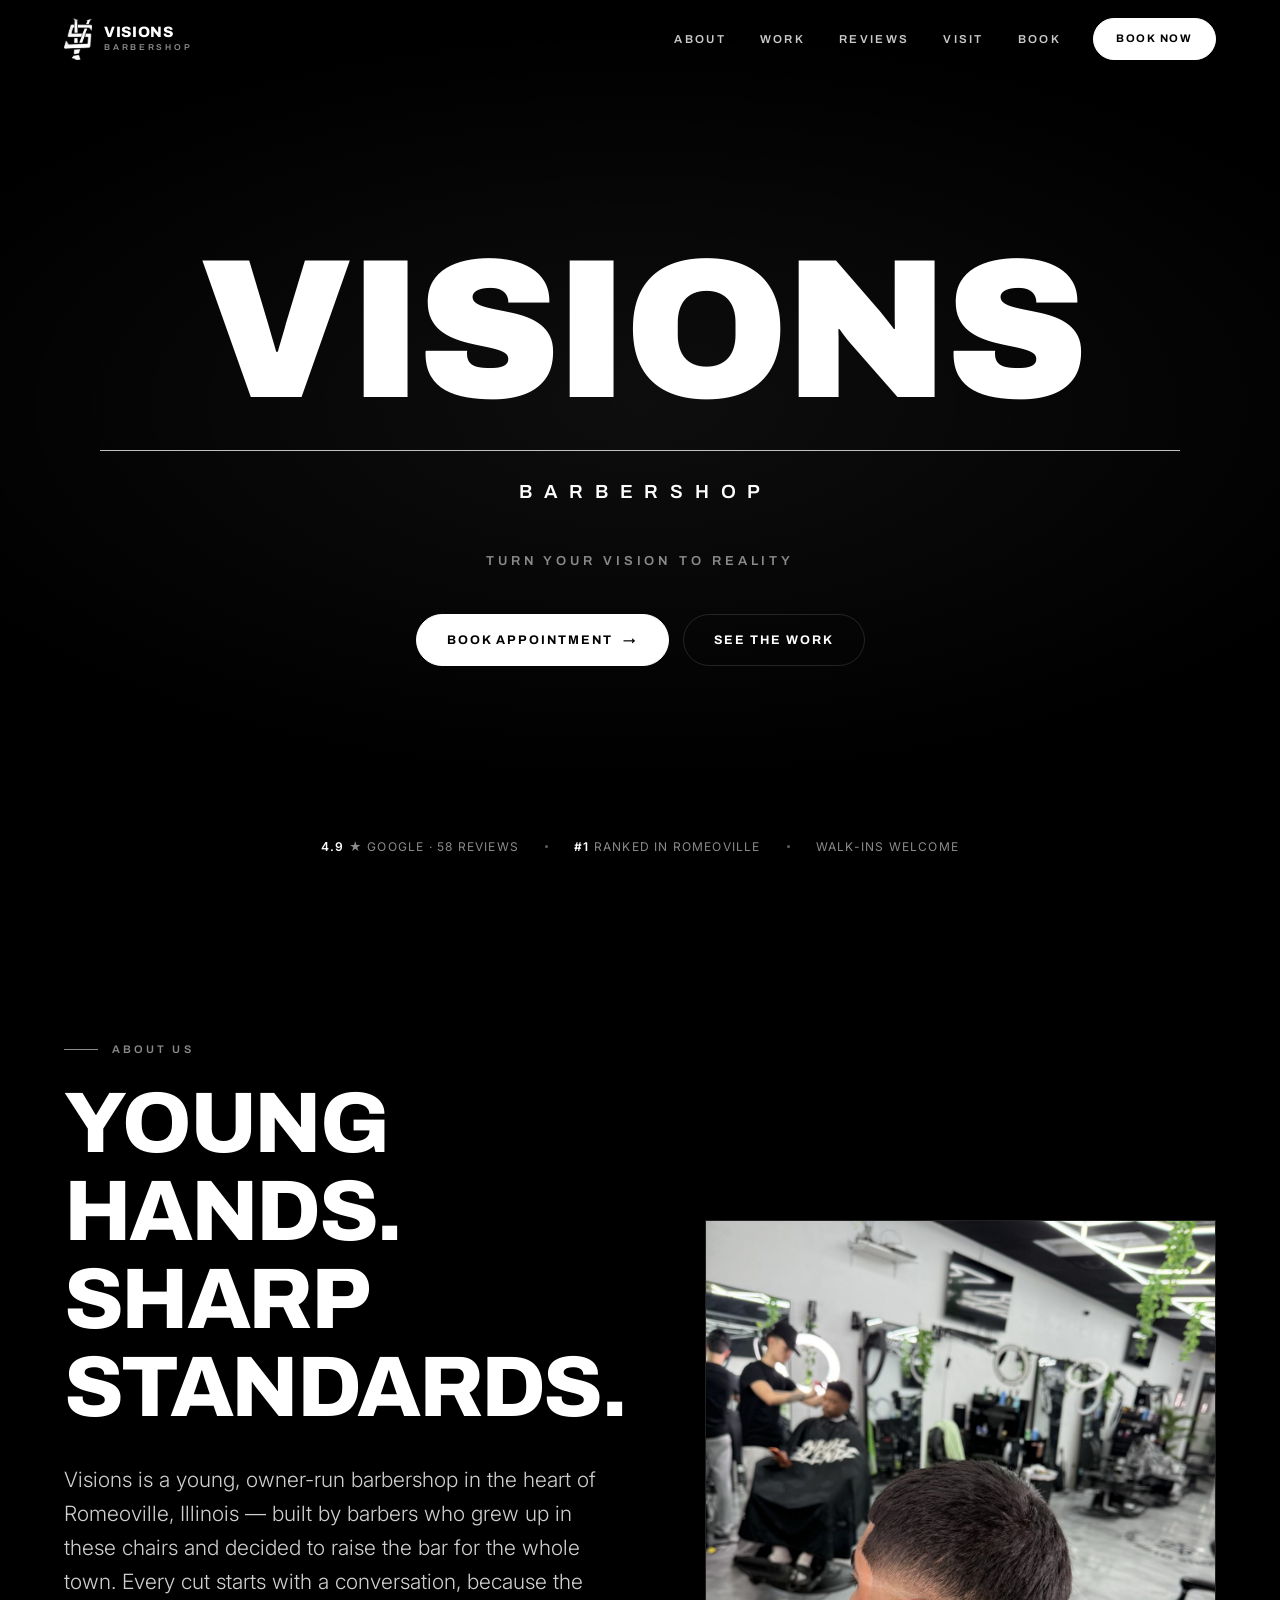
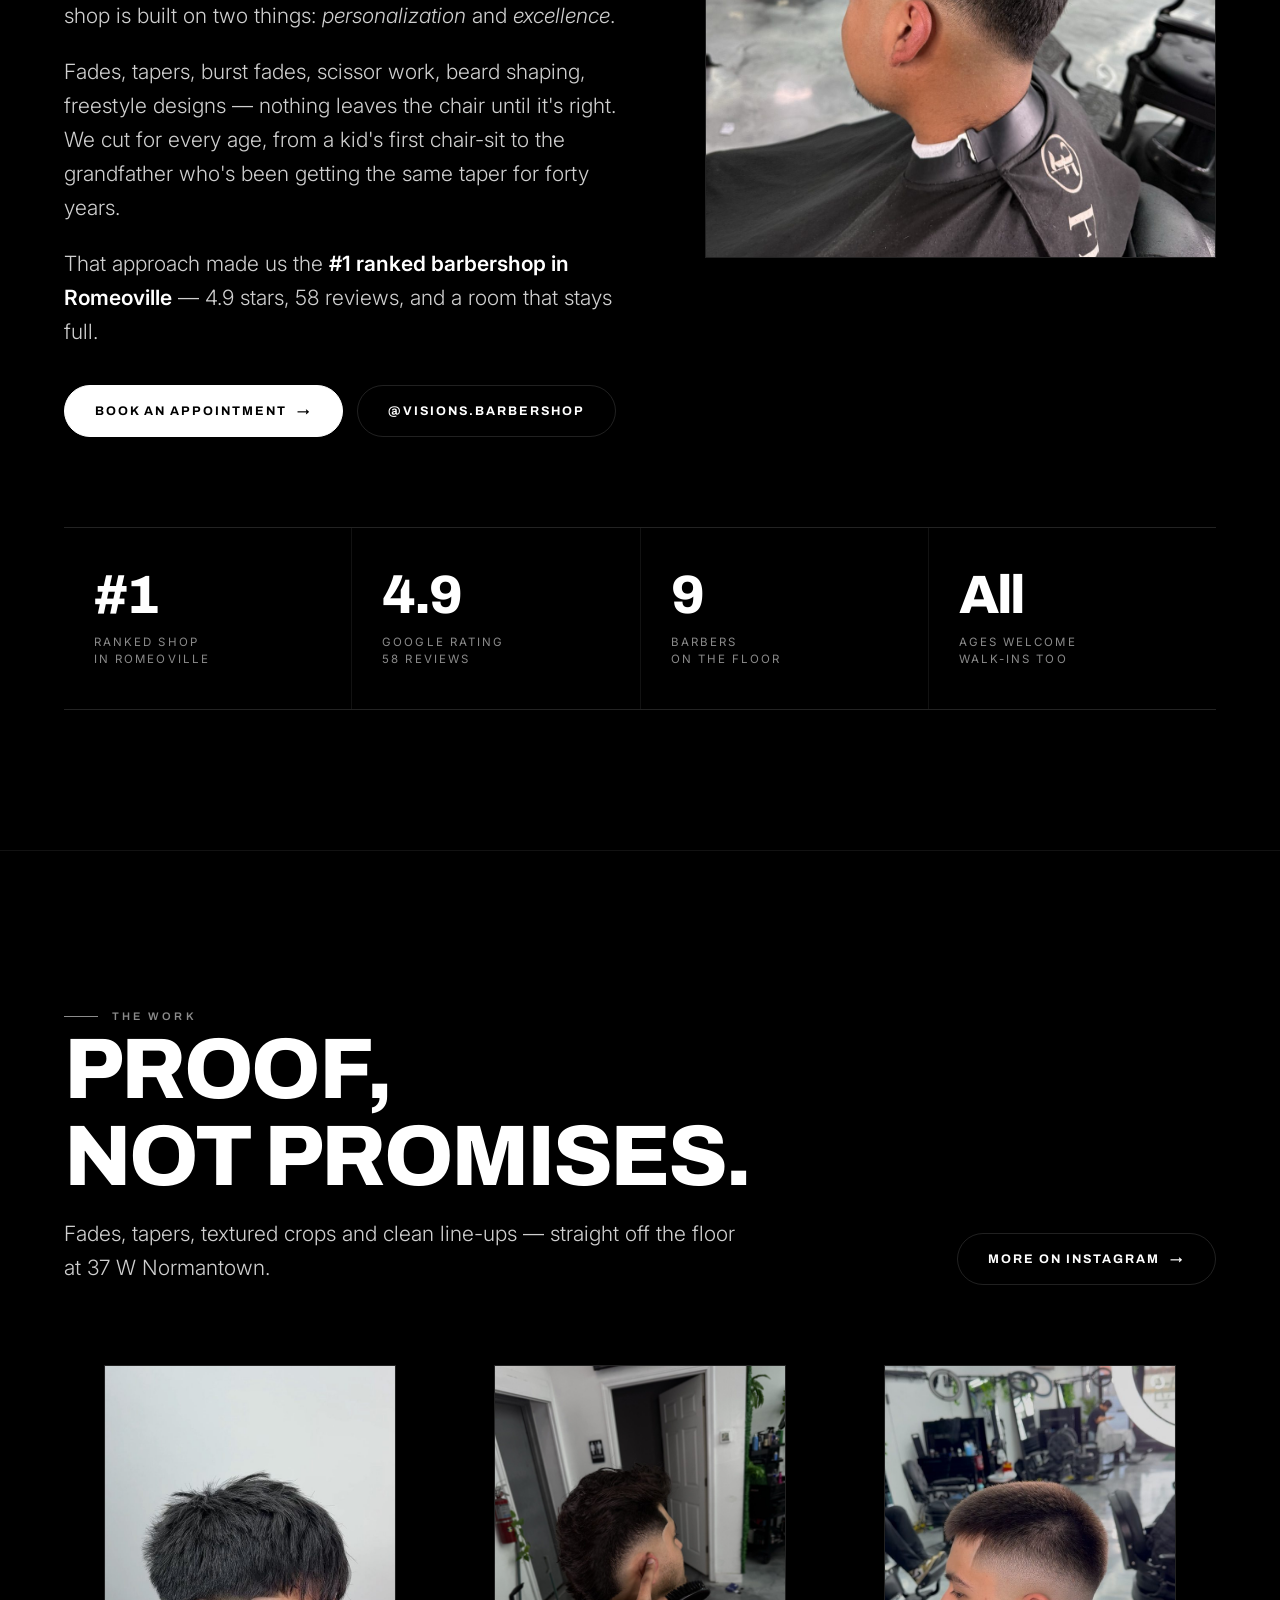
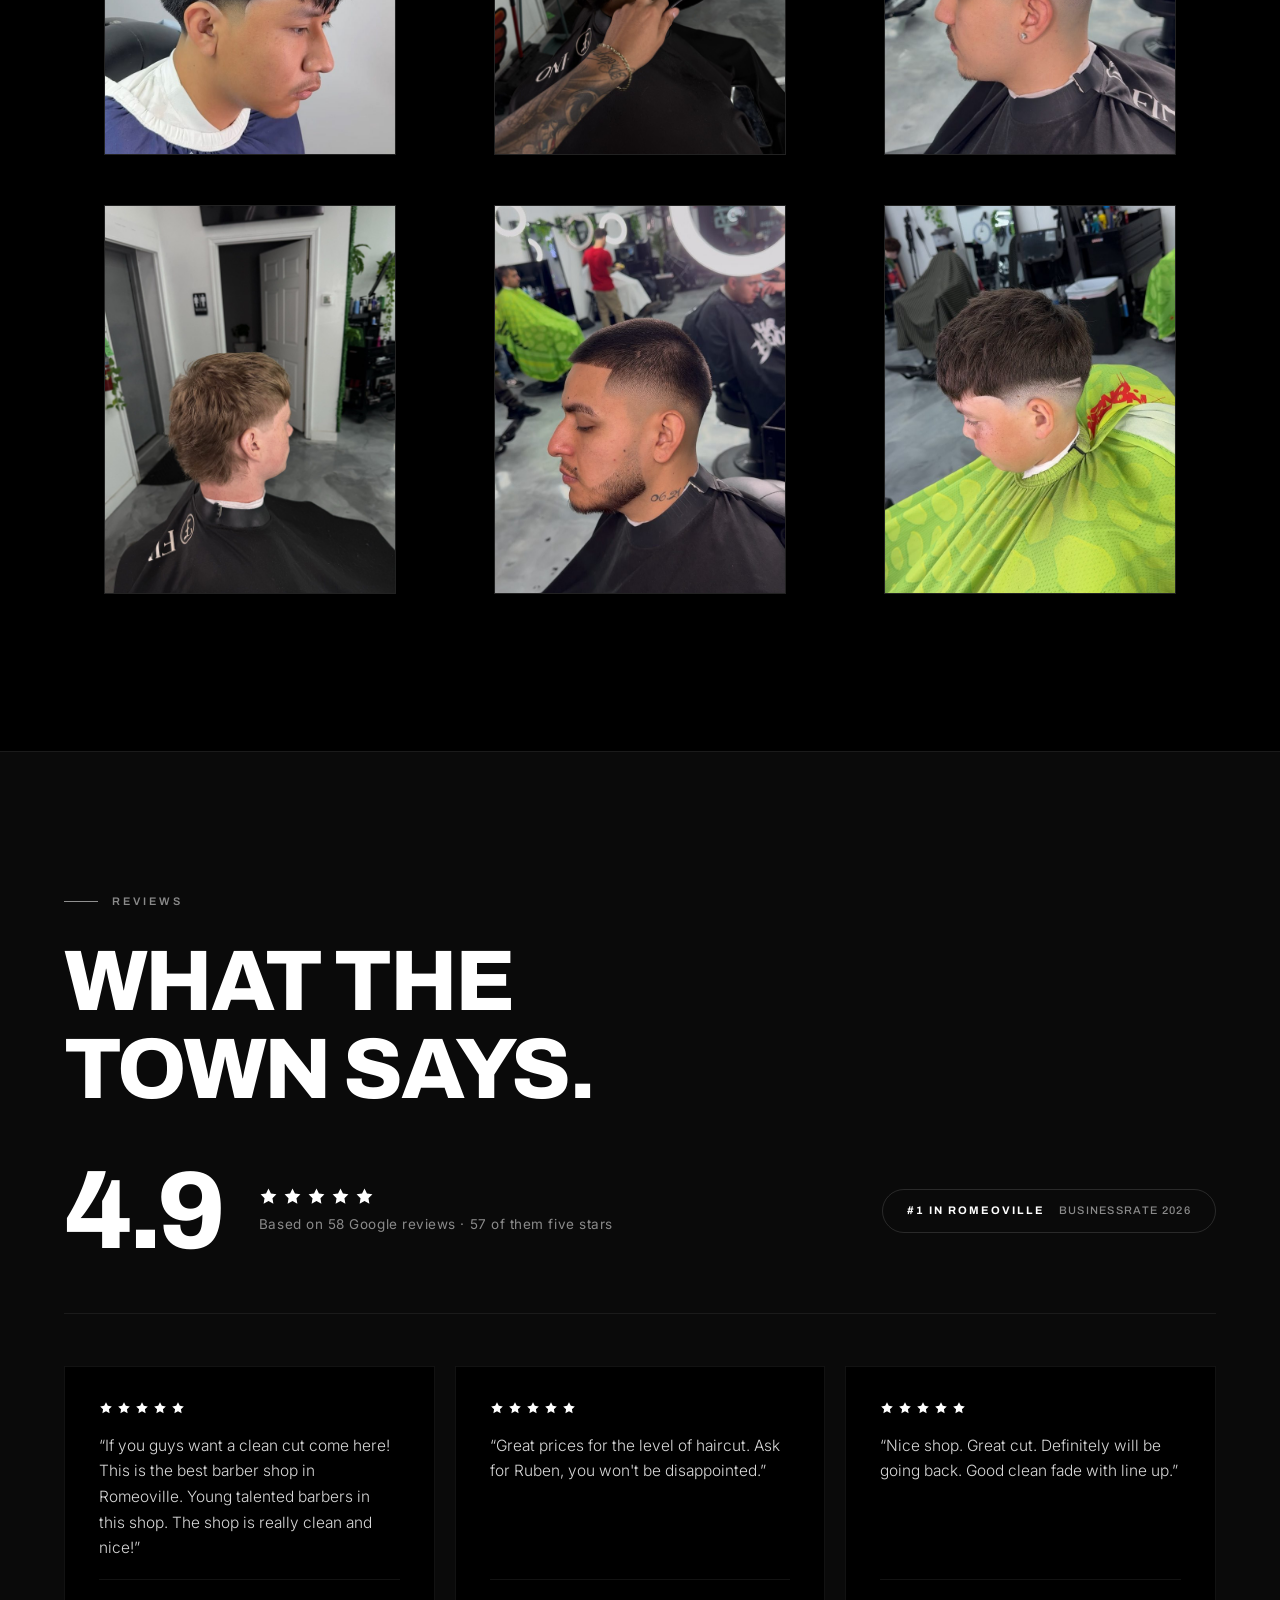
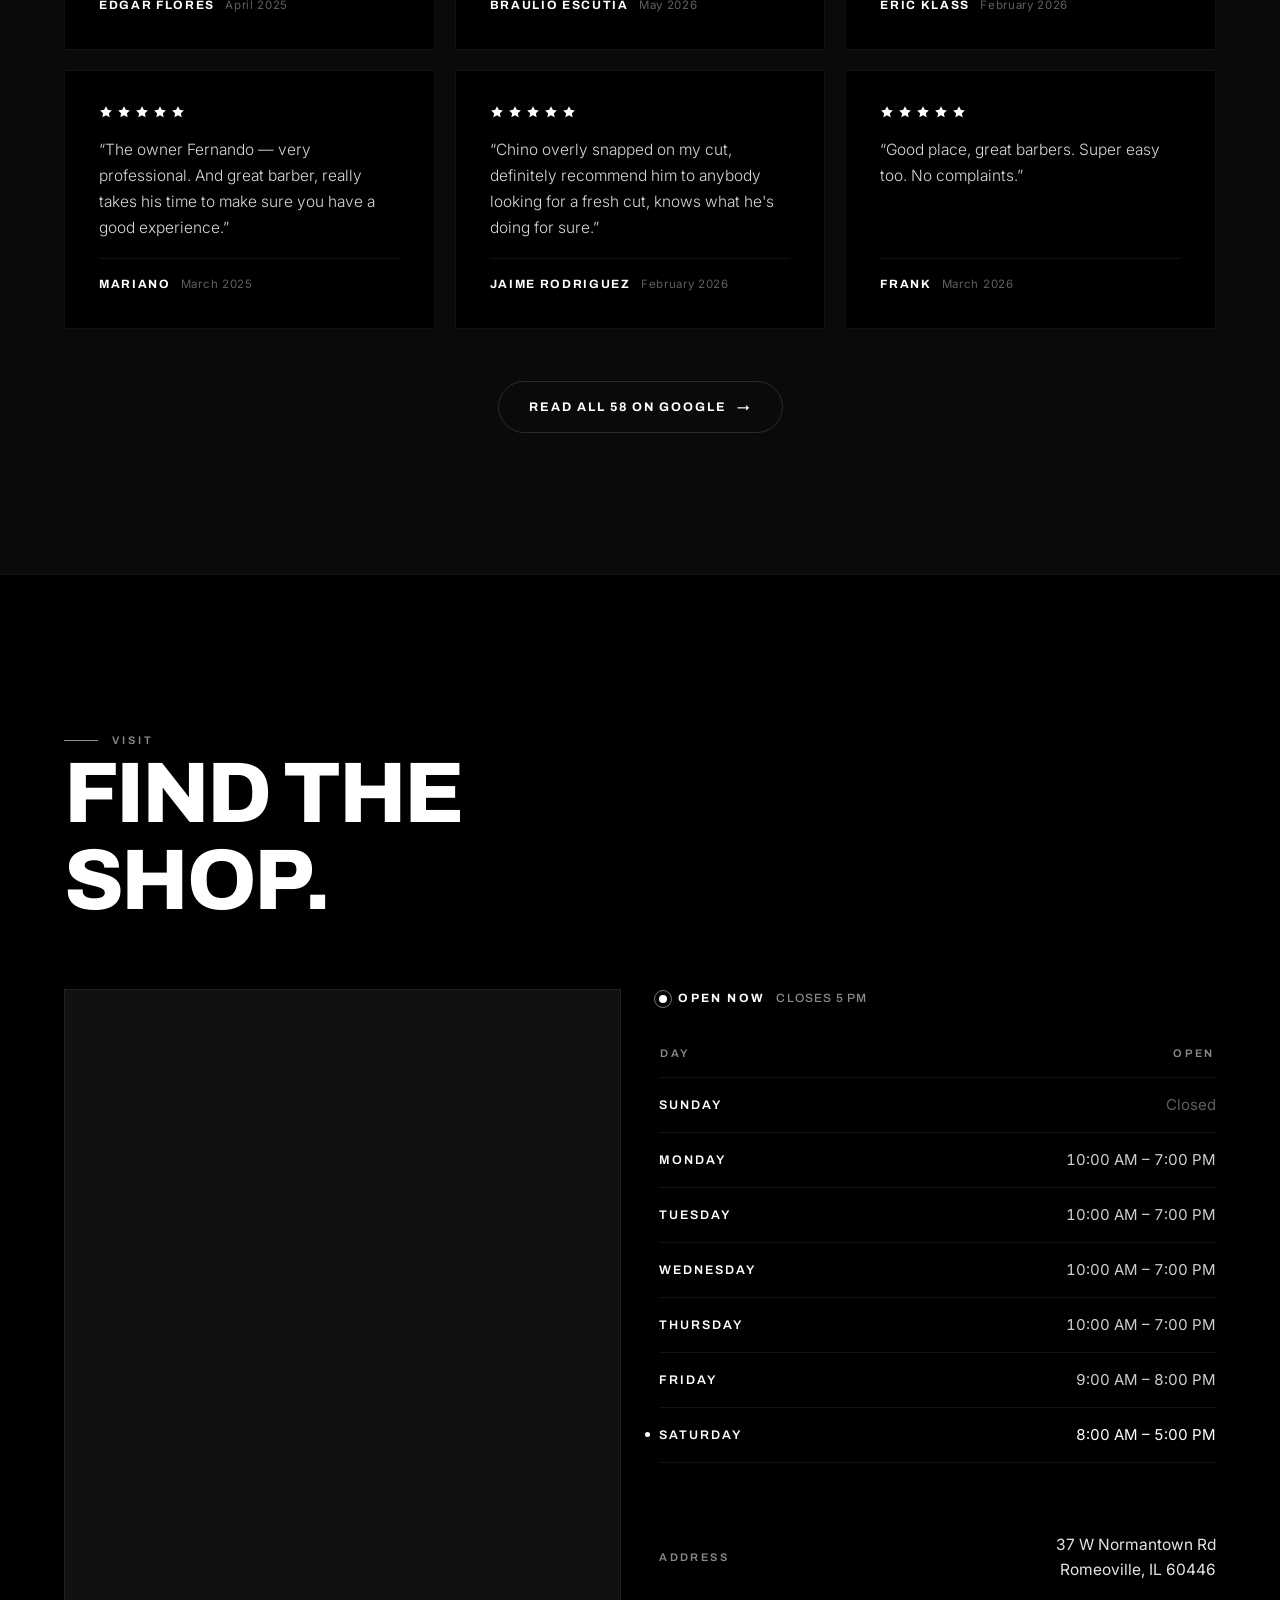
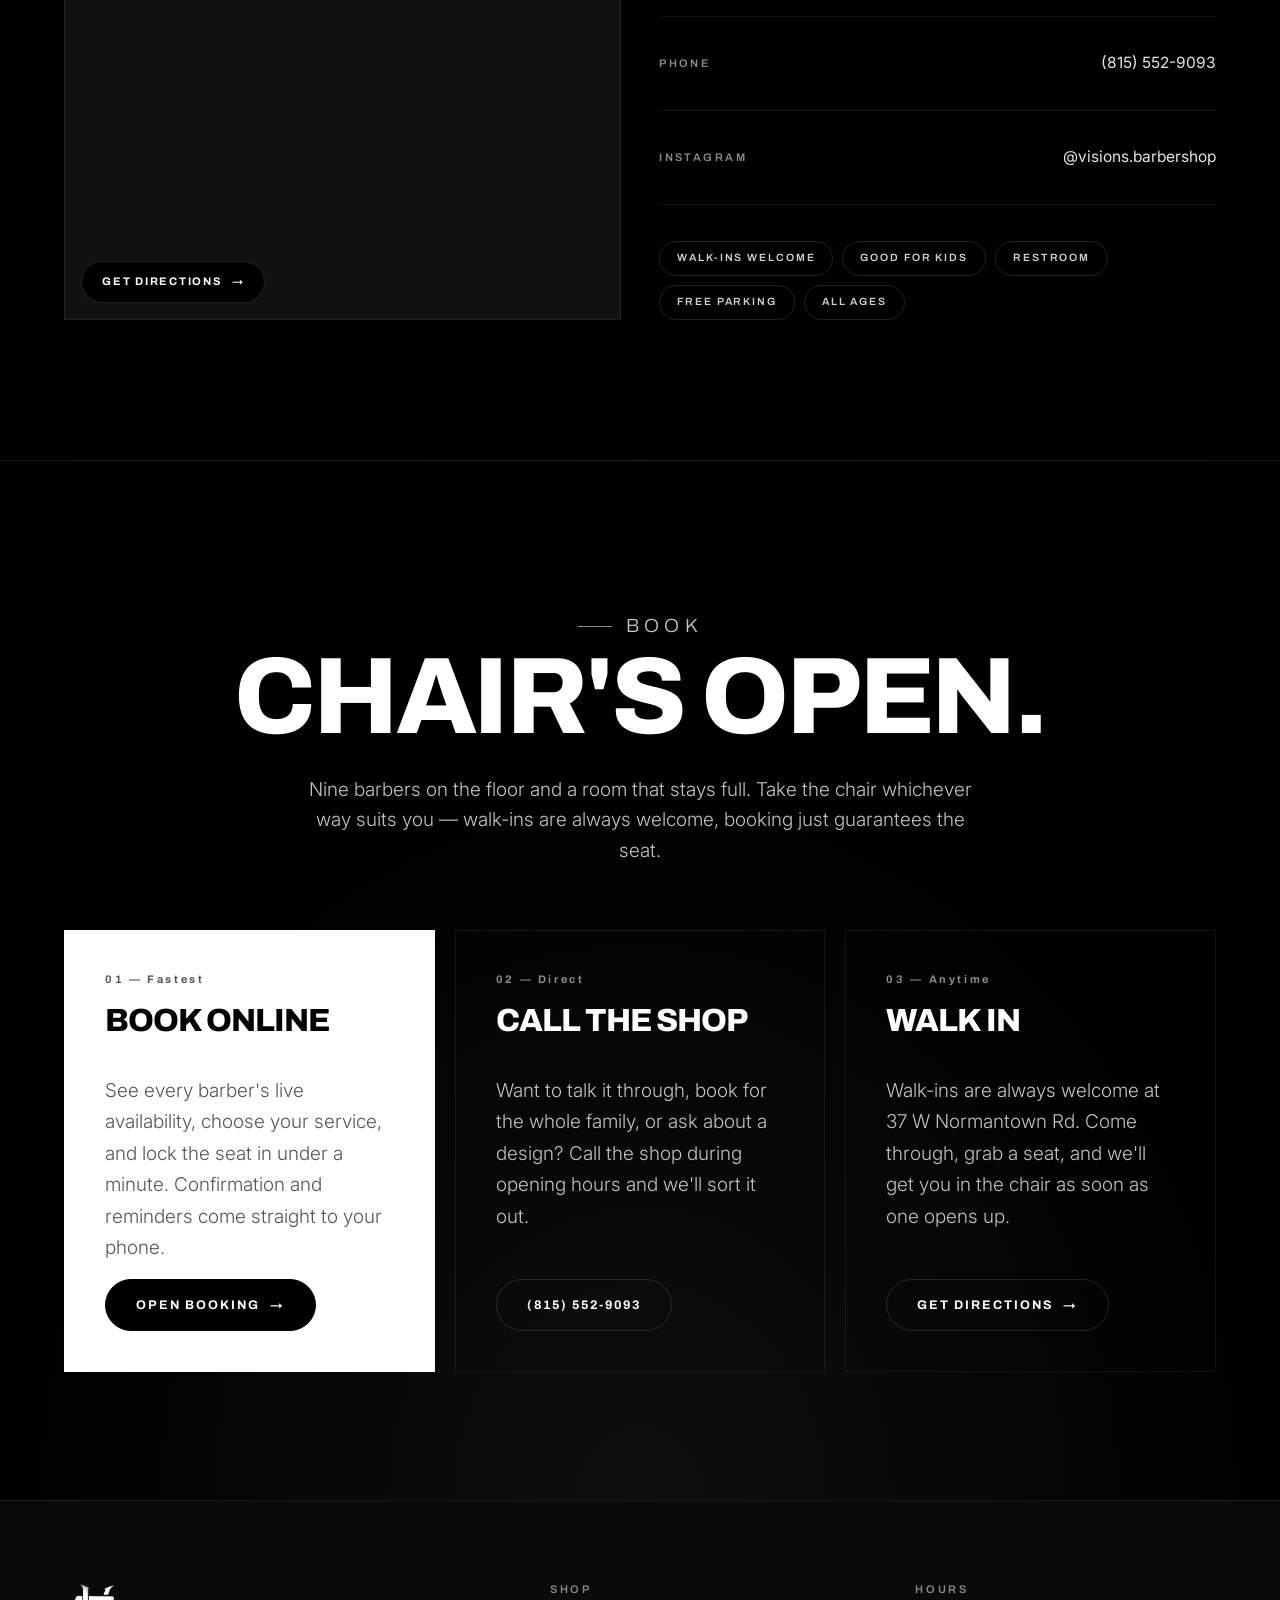
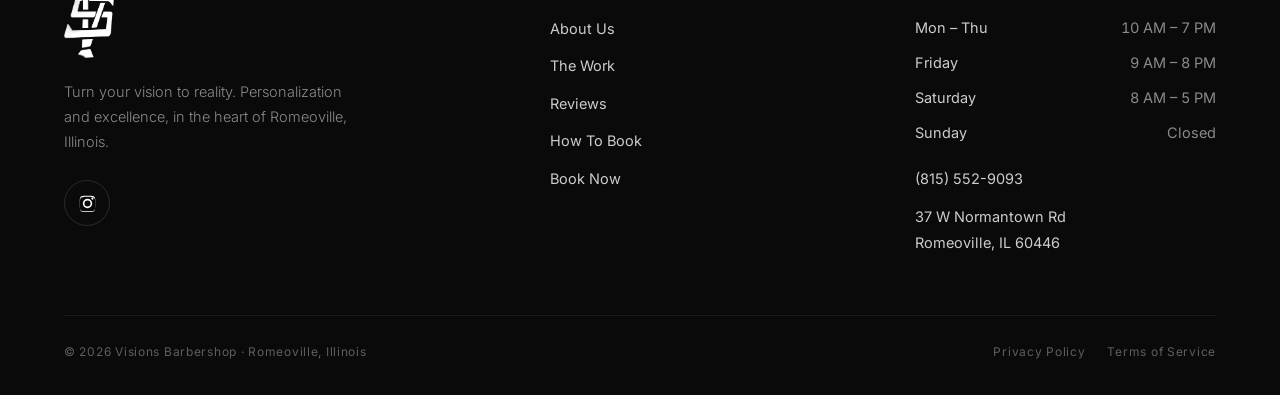
==== commit f1367ad8: "update button" ====
--- a/index.html
+++ b/index.html
@@ -150,7 +150,7 @@
           in Romeoville</strong> &mdash; 4.9 stars, 58 reviews, and a room that stays full.
         </p>
         <div style="margin-top:36px;display:flex;gap:14px;flex-wrap:wrap">
-          <a class="btn btn--solid" href="#book">Book A Chair <span class="arrow">&rarr;</span></a>
+          <a class="btn btn--solid" href="#book">Book An Appointment <span class="arrow">&rarr;</span></a>
           <a class="btn btn--ghost" data-link="INSTAGRAM_URL" href="https://www.instagram.com/visions.barbershop/">@visions.barbershop</a>
         </div>
       </div>
